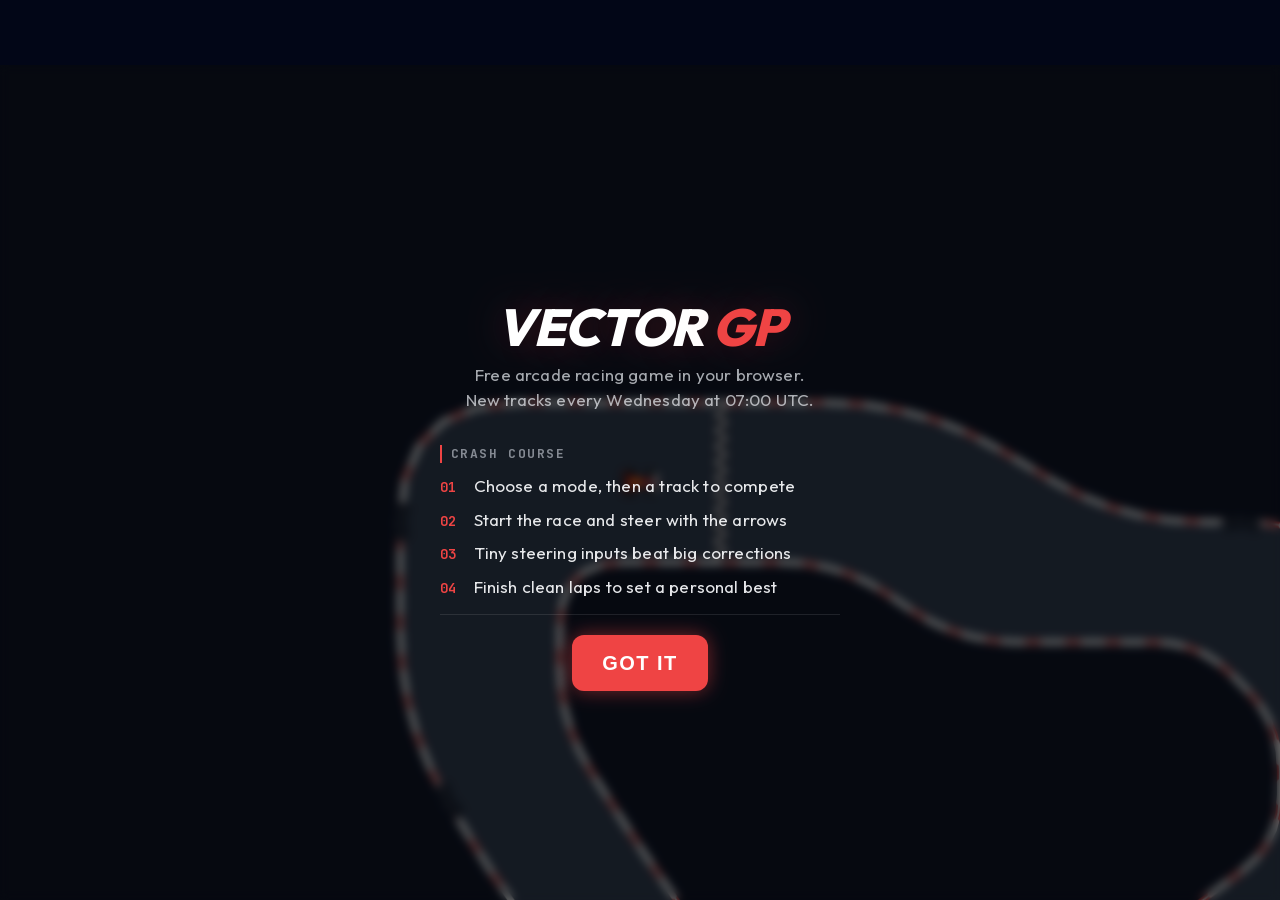
==== index.html @ af0dcf25 "Add files via upload Signed-off-by: Bogdan Popa <67425099+shimrut@users.noreply.github.com>" ====
<!DOCTYPE html>
<html lang="en">

<head>
    <script>
        if (location.hostname === 'vectorgp.run') {
            const s = document.createElement('script');
            s.defer = true;
            s.src = 'https://cloud.umami.is/script.js';
            s.dataset.websiteId = 'd61b5069-df2c-4e9b-a7d2-125c7fb7c760';
            document.head.appendChild(s);
        }
    </script>
    <script>
        window.VECTORGP_SCOREBOARD_CONFIG = {
            supabaseUrl: 'https://dlrivpzruldnrbzchtsp.supabase.co',
            supabaseAnonKey: 'sb_publishable_L87lKcVexjguJ2lu0_Zr9g_yCivz1Md',
            submitFunctionName: 'scoreboard-submit',
            dailySubmitFunctionName: 'daily-challenge-submit',
            dailyActiveRpcName: 'get_active_daily_challenge',
            dailySnapshotRpcName: 'get_daily_challenge_snapshot',
            dailyAdminFunctionName: 'daily-challenge-admin'
        };
    </script>
    <meta charset="UTF-8">
    <meta name="viewport"
        content="width=device-width, initial-scale=1.0, maximum-scale=1.0, user-scalable=no, viewport-fit=cover">
    <title>Play Vector GP | Free Browser Arcade Racing Game</title>
    <meta name="description"
        content="Play Vector GP, a free browser arcade racing game with short time trials, fast retries, and weekly tracks. Start a run instantly in your browser.">
    <meta name="keywords"
        content="vector gp, vector racing, arcade racing game, arcade video game, browser racing game, free racing game, physics-based racing, circuit driver, retro racer, web game, browser game, high speed racing, lap time challenge, global circuits, quick retry, racetrack game, trackmania like game, trackmania, grand prix, time attack racing, indie games, formula racing game, open wheel racing game, brain rot, brain rot games">
    <meta name="author" content="Bogdan Popa">

    <!-- Open Graph / Facebook -->
    <meta property="og:type" content="website">
    <meta property="og:url" content="https://vectorgp.run/">
    <meta property="og:title" content="Play Vector GP | Free Browser Arcade Racing Game">
    <meta property="og:description"
        content="Play a free browser arcade racing game with short time trials, fast retries, and weekly tracks.">
    <meta property="og:image" content="https://vectorgp.run/social-preview.png">

    <!-- Twitter -->
    <meta property="twitter:card" content="summary_large_image">
    <meta property="twitter:url" content="https://vectorgp.run/">
    <meta property="twitter:title" content="Play Vector GP | Free Browser Arcade Racing Game">
    <meta property="twitter:description"
        content="Play a free browser arcade racing game with short time trials, fast retries, and weekly tracks.">
    <meta property="twitter:image" content="https://vectorgp.run/social-preview.png">

    <link rel="canonical" href="https://vectorgp.run/">
    <link rel="icon" type="image/png" href="favicon.png">
    <link rel="stylesheet" href="styles.css?v=1.81">
    <script src="site/support-dropdown.js?v=1.81" defer></script>

    <!-- Structured Data (GEO: quotable summary for generative engines) -->
    <script type="application/ld+json">
    {
      "@context": "https://schema.org",
      "@type": "WebPage",
      "name": "Vector GP",
      "description": "Play Vector GP, a free browser arcade racing game inspired by the pen and paper Racetrack game. Start short time trials or session runs instantly in your browser.",
      "inLanguage": "en",
      "url": "https://vectorgp.run/",
      "mainEntity": {
        "@type": "VideoGame",
        "name": "Vector GP",
        "description": "Vector GP is a free browser arcade racing game inspired by the pen and paper Racetrack game. It is built around short time trials, session runs, and instant retries.",
        "genre": ["Racing", "Arcade"],
        "gamePlatform": "Web browser",
        "playMode": "SinglePlayer",
        "inLanguage": "en",
        "author": { "@type": "Person", "name": "Bogdan Popa" },
        "url": "https://vectorgp.run/"
      }
    }
    </script>
</head>

<body class="start-overlay-active ftu-onboarding-active">

    <header role="banner">
        <h1 id="site-title">Vector <span class="full-name">GP</span></h1>

        <div class="header-right">
            <div class="support-dropdown" data-support-dropdown>
                <a href="https://buy.stripe.com/4gM14pc3ScQecEq1F69sk00" class="header-support-link support-dropdown-trigger"
                    target="_blank" rel="noopener noreferrer" title="Donate to Vector GP"
                    aria-expanded="false" aria-haspopup="true" aria-controls="support-dropdown-menu-home"
                    data-support-trigger>
                    <svg xmlns="http://www.w3.org/2000/svg" width="24" height="24" viewBox="0 0 24 24" fill="none" stroke="currentColor" stroke-width="2" stroke-linecap="round" stroke-linejoin="round" class="lucide lucide-heart-handshake-icon lucide-heart-handshake" aria-hidden="true"><path d="M19.414 14.414C21 12.828 22 11.5 22 9.5a5.5 5.5 0 0 0-9.591-3.676.6.6 0 0 1-.818.001A5.5 5.5 0 0 0 2 9.5c0 2.3 1.5 4 3 5.5l5.535 5.362a2 2 0 0 0 2.879.052 2.12 2.12 0 0 0-.004-3 2.124 2.124 0 1 0 3-3 2.124 2.124 0 0 0 3.004 0 2 2 0 0 0 0-2.828l-1.881-1.882a2.41 2.41 0 0 0-3.409 0l-1.71 1.71a2 2 0 0 1-2.828 0 2 2 0 0 1 0-2.828l2.823-2.762"/></svg>
                    Donate
                </a>
                <div id="support-dropdown-menu-home" class="support-dropdown-menu" hidden
                    data-support-menu>
                    <div class="support-dropdown-section">
                        <p class="support-dropdown-heading">Leave a tip for</p>
                        <ul class="support-dropdown-list" aria-label="Donation options">
                            <li>
                                <a href="https://buy.stripe.com/4gM14pc3ScQecEq1F69sk00" class="support-dropdown-option"
                                    target="_blank" rel="noopener noreferrer">
                                    <span class="support-dropdown-option__title">Salty Pretzel</span>
                                    <span class="support-dropdown-option__price">1€</span>
                                </a>
                            </li>
                            <li>
                                <a href="https://buy.stripe.com/6oU14pfg42bAdIu5Vm9sk01" class="support-dropdown-option"
                                    target="_blank" rel="noopener noreferrer">
                                    <span class="support-dropdown-option__title">Soda Pop</span>
                                    <span class="support-dropdown-option__price">3€</span>
                                </a>
                            </li>
                            <li>
                                <a href="https://buy.stripe.com/aFa8wR2tieYmcEq1F69sk02" class="support-dropdown-option"
                                    target="_blank" rel="noopener noreferrer">
                                    <span class="support-dropdown-option__title">Flat White</span>
                                    <span class="support-dropdown-option__price">5€</span>
                                </a>
                            </li>
                        </ul>
                    </div>
                </div>
            </div>
            <div class="header-menu">
                <button id="header-htp-btn" class="header-menu-trigger" type="button"
                    aria-expanded="false" aria-haspopup="true" aria-controls="header-nav-menu"
                    title="Menu">
                    <svg xmlns="http://www.w3.org/2000/svg" width="20" height="20" viewBox="0 0 24 24"
                        fill="none" stroke="currentColor" stroke-width="2" stroke-linecap="round"
                        stroke-linejoin="round" aria-hidden="true">
                        <path
                            d="M22 12.2a10 10 0 1 0-19.4 3.2c.2.5.8 1.1 1.3 1.3l13.2 5.1c.5.2 1.2 0 1.6-.3l2.6-2.6c.4-.4.7-1.2.7-1.7Z" />
                        <path d="m21.8 18-10.5-4a2 2.06 0 0 1 .7-4h9.8" />
                    </svg>
                    <span class="sr-only">Open menu</span>
                </button>
                <div id="header-nav-menu" class="header-nav-dropdown" hidden>
                    <section class="header-nav-section" aria-label="Explore">
                        <p class="header-nav-section__eyebrow">Explore</p>
                        <ul class="header-nav-list">
                            <li>
                                <button type="button" id="menu-how-to-play" class="header-nav-item">How to play</button>
                            </li>
                            <li>
                                <a href="about.html" class="header-nav-item" target="_blank" rel="noopener">About Vector GP</a>
                            </li>
                            <li>
                                <a href="changelog.html" class="header-nav-item" target="_blank" rel="noopener">Changelog</a>
                            </li>
                        </ul>
                    </section>
                    <section class="header-nav-section" aria-label="Follow">
                        <p class="header-nav-section__eyebrow">Follow</p>
                        <ul class="header-nav-list header-nav-list--social-row">
                            <li>
                                <a href="https://x.com/shimrut" class="header-nav-item header-nav-item--with-icon" target="_blank" rel="noopener noreferrer">
                                    <svg class="header-nav-icon" xmlns="http://www.w3.org/2000/svg" viewBox="0 0 1200 1227" fill="currentColor" aria-hidden="true">
                                        <path d="M714.163 519.284L1160.89 0H1055.03L667.137 450.887L357.328 0H0L468.492 681.821L0 1226.37H105.866L515.491 750.218L842.672 1226.37H1200L714.137 519.284H714.163ZM569.165 687.828L521.697 619.934L144.011 79.6944H306.615L611.412 515.685L658.88 583.579L1055.08 1150.3H892.476L569.165 687.854V687.828Z" />
                                    </svg>
                                    <span>X</span>
                                </a>
                            </li>
                            <li>
                                <a href="https://www.instagram.com/vectorgp.run/" class="header-nav-item header-nav-item--with-icon" target="_blank" rel="noopener noreferrer">
                                    <svg class="header-nav-icon" xmlns="http://www.w3.org/2000/svg" viewBox="0 0 1000 1000" fill="currentColor" aria-hidden="true">
                                        <path d="M295.42,6c-53.2,2.51-89.53,11-121.29,23.48-32.87,12.81-60.73,30-88.45,57.82S40.89,143,28.17,175.92c-12.31,31.83-20.65,68.19-23,121.42S2.3,367.68,2.56,503.46,3.42,656.26,6,709.6c2.54,53.19,11,89.51,23.48,121.28,12.83,32.87,30,60.72,57.83,88.45S143,964.09,176,976.83c31.8,12.29,68.17,20.67,121.39,23s70.35,2.87,206.09,2.61,152.83-.86,206.16-3.39S799.1,988,830.88,975.58c32.87-12.86,60.74-30,88.45-57.84S964.1,862,976.81,829.06c12.32-31.8,20.69-68.17,23-121.35,2.33-53.37,2.88-70.41,2.62-206.17s-.87-152.78-3.4-206.1-11-89.53-23.47-121.32c-12.85-32.87-30-60.7-57.82-88.45S862,40.87,829.07,28.19c-31.82-12.31-68.17-20.7-121.39-23S637.33,2.3,501.54,2.56,348.75,3.4,295.42,6m5.84,903.88c-48.75-2.12-75.22-10.22-92.86-17-23.36-9-40-19.88-57.58-37.29s-28.38-34.11-37.5-57.42c-6.85-17.64-15.1-44.08-17.38-92.83-2.48-52.69-3-68.51-3.29-202s.22-149.29,2.53-202c2.08-48.71,10.23-75.21,17-92.84,9-23.39,19.84-40,37.29-57.57s34.1-28.39,57.43-37.51c17.62-6.88,44.06-15.06,92.79-17.38,52.73-2.5,68.53-3,202-3.29s149.31.21,202.06,2.53c48.71,2.12,75.22,10.19,92.83,17,23.37,9,40,19.81,57.57,37.29s28.4,34.07,37.52,57.45c6.89,17.57,15.07,44,17.37,92.76,2.51,52.73,3.08,68.54,3.32,202s-.23,149.31-2.54,202c-2.13,48.75-10.21,75.23-17,92.89-9,23.35-19.85,40-37.31,57.56s-34.09,28.38-57.43,37.5c-17.6,6.87-44.07,15.07-92.76,17.39-52.73,2.48-68.53,3-202.05,3.29s-149.27-.25-202-2.53m407.6-674.61a60,60,0,1,0,59.88-60.1,60,60,0,0,0-59.88,60.1M245.77,503c.28,141.8,115.44,256.49,257.21,256.22S759.52,643.8,759.25,502,643.79,245.48,502,245.76,245.5,361.22,245.77,503m90.06-.18a166.67,166.67,0,1,1,167,166.34,166.65,166.65,0,0,1-167-166.34" transform="translate(-2.5 -2.5)" />
                                    </svg>
                                    <span>Instagram</span>
                                </a>
                            </li>
                            <li>
                                <a href="https://www.threads.com/@vectorgp.run" class="header-nav-item header-nav-item--with-icon" target="_blank" rel="noopener noreferrer">
                                    <svg class="header-nav-icon" xmlns="http://www.w3.org/2000/svg" viewBox="0 0 878 1000" fill="currentColor" aria-hidden="true">
                                        <path d="M446.7,1000h-0.3c-149.2-1-263.9-50.2-341-146.2C36.9,768.3,1.5,649.4,0.3,500.4v-0.7c1.2-149.1,36.6-267.9,105.2-353.4C182.5,50.2,297.3,1,446.4,0h0.3h0.3c114.4,0.8,210.1,30.2,284.4,87.4c69.9,53.8,119.1,130.4,146.2,227.8l-85,23.7c-46-165-162.4-249.3-346-250.6c-121.2,0.9-212.9,39-272.5,113.2C118.4,271,89.6,371.4,88.5,500c1.1,128.6,29.9,229,85.7,298.5c59.6,74.3,151.3,112.4,272.5,113.2c109.3-0.8,181.6-26.3,241.7-85.2c68.6-67.2,67.4-149.7,45.4-199.9c-12.9-29.6-36.4-54.2-68.1-72.9c-8,56.3-25.9,101.9-53.5,136.3c-36.9,45.9-89.2,71-155.4,74.6c-50.1,2.7-98.4-9.1-135.8-33.4c-44.3-28.7-70.2-72.5-73-123.5c-2.7-49.6,17-95.2,55.4-128.4c36.7-31.7,88.3-50.3,149.3-53.8c44.9-2.5,87-0.5,125.8,5.9c-5.2-30.9-15.6-55.5-31.2-73.2c-21.4-24.4-54.5-36.8-98.3-37.1c-0.4,0-0.8,0-1.2,0c-35.2,0-83,9.7-113.4,55L261.2,327c40.8-60.6,107-94,186.6-94c0.6,0,1.2,0,1.8,0c133.1,0.8,212.4,82.3,220.3,224.5c4.5,1.9,9,3.9,13.4,5.9c62.1,29.2,107.5,73.4,131.4,127.9c33.2,75.9,36.3,199.6-64.5,298.3C673.1,965,579.6,999.1,447,1000L446.7,1000L446.7,1000z M488.5,512.9c-10.1,0-20.3,0.3-30.8,0.9c-76.5,4.3-124.2,39.4-121.5,89.3c2.8,52.3,60.5,76.6,116,73.6c51-2.7,117.4-22.6,128.6-154.6C552.6,516,521.7,512.9,488.5,512.9z" />
                                    </svg>
                                    <span>Threads</span>
                                </a>
                            </li>
                            <li>
                                <a href="https://discord.gg/nyCTZRBq" class="header-nav-item header-nav-item--with-icon" target="_blank" rel="noopener noreferrer">
                                    <svg class="header-nav-icon header-nav-icon--discord" xmlns="http://www.w3.org/2000/svg" viewBox="0 0 126.644 96" fill="currentColor" aria-hidden="true">
                                        <path d="M81.15,0c-1.2376,2.1973-2.3489,4.4704-3.3591,6.794-9.5975-1.4396-19.3718-1.4396-28.9945,0-.985-2.3236-2.1216-4.5967-3.3591-6.794-9.0166,1.5407-17.8059,4.2431-26.1405,8.0568C2.779,32.5304-1.6914,56.3725.5312,79.8863c9.6732,7.1476,20.5083,12.603,32.0505,16.0884,2.6014-3.4854,4.8998-7.1981,6.8698-11.0623-3.738-1.3891-7.3497-3.1318-10.8098-5.1523.9092-.6567,1.7932-1.3386,2.6519-1.9953,20.281,9.547,43.7696,9.547,64.0758,0,.8587.7072,1.7427,1.3891,2.6519,1.9953-3.4601,2.0457-7.0718,3.7632-10.835,5.1776,1.97,3.8642,4.2683,7.5769,6.8698,11.0623,11.5419-3.4854,22.3769-8.9156,32.0509-16.0631,2.626-27.2771-4.496-50.9172-18.817-71.8548C98.9811,4.2684,90.1918,1.5659,81.1752.0505l-.0252-.0505ZM42.2802,65.4144c-6.2383,0-11.4159-5.6575-11.4159-12.6535s4.9755-12.6788,11.3907-12.6788,11.5169,5.708,11.4159,12.6788c-.101,6.9708-5.026,12.6535-11.3907,12.6535ZM84.3576,65.4144c-6.2637,0-11.3907-5.6575-11.3907-12.6535s4.9755-12.6788,11.3907-12.6788,11.4917,5.708,11.3906,12.6788c-.101,6.9708-5.026,12.6535-11.3906,12.6535Z" />
                                    </svg>
                                    <span>Discord</span>
                                </a>
                            </li>
                        </ul>
                        <ul class="header-nav-list header-nav-list--follow-contact">
                            <li>
                                <a href="mailto:start@vgp.run" class="header-nav-item header-nav-item--with-icon">
                                    <svg class="header-nav-icon" xmlns="http://www.w3.org/2000/svg" viewBox="0 0 24 24" fill="none" stroke="currentColor" stroke-width="2" stroke-linecap="round" stroke-linejoin="round" aria-hidden="true">
                                        <path d="m22 7-8.991 5.727a2 2 0 0 1-2.009 0L2 7"/>
                                        <rect x="2" y="4" width="20" height="16" rx="2"/>
                                    </svg>
                                    <span>start@vgp.run</span>
                                </a>
                            </li>
                        </ul>
                    </section>
                </div>
            </div>
        </div>
    </header>

    <main id="game-container" role="main" aria-label="Vector GP racing game">
        <!-- HUD Bar -->
        <div class="hud-bar">
            <div class="hud-lap-cluster">
                <button id="hud-stats-btn" class="hud-stats" type="button" aria-label="Show your 5 personal best lap times" disabled>
                    <div class="hud-stat"><span class="hud-label">LAP</span><span id="time-val" class="hud-value">0.00</span></div>
                    <div class="hud-divider" id="best-time-divider" style="display: none;"></div>
                    <div class="hud-stat" id="best-time-display" style="display: none;"><span id="best-time-label" class="hud-label">BEST</span><span id="best-time-val" class="hud-value">--</span></div>
                </button>
                <div id="daily-challenge-hud-inline" class="daily-challenge-hud daily-challenge-hud--inline" aria-live="polite" hidden>
                    <span class="daily-challenge-hud__progress">Lap 1 / 1</span>
                </div>
            </div>
        </div>

        <canvas id="trackLayerCanvas" class="game-layer-canvas" aria-hidden="true"></canvas>
        <canvas id="gameCanvas" class="game-layer-canvas" aria-label="Racing track and car"></canvas>
        <div id="desktop-speedometer" class="speedometer speedometer--desktop" aria-live="off" aria-label="Current speed">
            <span class="speedometer-label">KPH</span>
            <span id="speed-val" class="speedometer-value">0</span>
            <button id="desktop-practice-pause-btn" class="speedometer-action-btn speedometer-action-btn--desktop" type="button" aria-label="Pause run" hidden>
                <span class="speedometer-pause-icon" aria-hidden="true"></span>
                <span class="speedometer-action-key" aria-hidden="true">Esc</span>
            </button>
        </div>
        <div class="key-hint">
            <span class="version-label">v 0.6</span>
        </div>

        <!-- Start Screen Overlay -->
        <div id="start-overlay" role="region" aria-labelledby="game-how-to-play-heading">
            <div id="start-group">
                <section id="first-time-msg" aria-labelledby="game-how-to-play-heading">
                    <div class="ftu-header">
                        <p class="ftu-title" id="game-how-to-play-heading">Vector <span class="full-name">GP</span></p>
                        <p class="ftu-subhead">Free arcade racing game in your browser. New tracks every Wednesday at 07:00 UTC.</p>
                    </div>
                    <div class="ftu-section">
                        <h2 class="ftu-section-heading">Crash course</h2>
                        <ol class="ftu-sheet-body ftu-crash-rules" id="game-rules">
                            <li>Choose a mode, then a track to compete</li>
                            <li>Start the race and steer with the arrows</li>
                            <li>Tiny steering inputs beat big corrections</li>
                            <li>Finish clean laps to set a personal best</li>
                        </ol>
                    </div>
                    <div class="ftu-actions">
                        <button id="start-btn">Got It</button>
                    </div>
                </section>
                <section id="score-mode-intro" aria-labelledby="score-mode-intro-title" hidden>
                    <div class="ftu-header">
                        <p class="ftu-title" id="score-mode-intro-title">Score <span class="full-name">Modes</span></p>
                        <p class="ftu-subhead">See how you stack up against others</p>
                    </div>
                    <div class="ftu-section">
                        <h2 class="ftu-section-heading">What's new</h2>
                        <dl class="score-mode-intro-list">
                            <div class="score-mode-intro-item">
                                <dt>Ranked (default)</dt>
                                <dd>Submits your best clean lap to the leaderboard and shows your current rank on each track.</dd>
                            </div>
                            <div class="score-mode-intro-item">
                                <dt>Local</dt>
                                <dd>Saves personal bests only on this device, so you can practice without posting times to the leaderboard.</dd>
                            </div>
                        </dl>
                    </div>
                    <div class="ftu-actions">
                        <button id="score-mode-intro-dismiss" type="button">Got It</button>
                    </div>
                </section>
                <section id="daily-challenge-panel" class="daily-challenge-panel" aria-labelledby="daily-challenge-title" hidden>
                    <div class="track-card is-active daily-challenge-card">
                        <article class="modal-card track-card-modal daily-challenge-detail">
                            <div class="track-card-modal-view">
                                <div class="track-card-modal-content daily-challenge-detail__content">
                                    <h2 id="daily-challenge-title" class="track-card-modal-title">Loading today’s challenge…</h2>
                                    <p id="daily-challenge-reset" class="daily-challenge-detail__eyebrow daily-challenge-detail__reset-time" aria-label="Time until next daily challenge">--</p>
                                    <div class="modal-stats-row track-card-stats-row daily-challenge-detail__stats">
                                        <span class="modal-stat-left">
                                            <span id="daily-challenge-best-label" class="modal-stat-label">Best</span>
                                            <span id="daily-challenge-best" class="modal-stat-value modal-stat-value--best">--</span>
                                        </span>
                                        <button id="daily-challenge-rank-btn" class="modal-stat-right modal-stat-button daily-challenge-detail__rank" type="button" disabled>
                                            <span class="modal-stat-label">Rank</span>
                                            <span id="daily-challenge-rank" class="modal-stat-value modal-stat-value--rank">--</span>
                                        </button>
                                    </div>
                                </div>
                                <div class="track-card-preview-wrap daily-challenge-preview-wrap">
                                    <canvas id="daily-challenge-preview" class="track-card-preview-canvas daily-challenge-preview-canvas" width="640" height="420" aria-hidden="true"></canvas>
                                </div>
                                <div class="daily-challenge-detail__preview-badges">
                                    <span id="daily-challenge-objective" class="daily-challenge-detail__badge">Fetching objective.</span>
                                    <div id="daily-challenge-modifiers" class="daily-challenge-detail__modifier-badges" aria-label="Car setup"></div>
                                </div>
                            </div>
                        </article>
                    </div>
                    <button id="daily-challenge-start-btn" class="track-start-btn daily-challenge-start-btn" type="button" disabled>Start Daily GP</button>
                    <button id="daily-challenge-back-btn" class="track-selection-mode-btn" type="button">Change mode</button>
                </section>
                <section id="mode-selection-panel" class="mode-selection-panel" aria-labelledby="mode-selection-title" hidden>
                    <h2 id="mode-selection-title" class="sr-only">Choose mode</h2>
                    <div class="mode-selection-list" role="group" aria-labelledby="mode-selection-title">
                        <button id="mode-select-daily-btn" class="mode-selection-row mode-selection-row--daily" type="button" aria-pressed="false" hidden>
                            <span class="mode-selection-row__content">
                                <span class="mode-selection-row__title">
                                    <span class="mode-selection-row__title-label">Daily GP</span>
                                </span>
                                <span id="mode-select-daily-copy" class="mode-selection-row__copy">Loading today’s special event.</span>
                            </span>
                        </button>
                        <button id="mode-select-standard-btn" class="mode-selection-row" type="button" aria-pressed="false">
                            <span class="mode-selection-row__content">
                                <span class="mode-selection-row__title">
                                    <span class="mode-selection-row__title-label">Time trial</span>
                                </span>
                                <span class="mode-selection-row__copy">Set the best time in one lap</span>
                            </span>
                        </button>
                        <button id="mode-select-practice-btn" class="mode-selection-row" type="button" aria-pressed="false">
                            <span class="mode-selection-row__content">
                                <span class="mode-selection-row__title">
                                    <span class="mode-selection-row__title-label">Session</span>
                                </span>
                                <span class="mode-selection-row__copy">Multiple laps with quick resets</span>
                            </span>
                        </button>
                    </div>
                </section>
                <section id="returning-player-panel" class="returning-player-panel" aria-labelledby="returning-player-heading" hidden>
                    <h2 id="returning-player-heading" class="sr-only">Classic Circuit</h2>
                    <div class="track-selector-frame">
                        <button id="track-prev-btn" class="track-carousel-nav track-carousel-nav--arrow" type="button" aria-label="Show previous track">‹</button>
                        <div class="track-carousel-shell">
                            <div id="track-carousel" class="track-carousel" role="listbox" aria-labelledby="returning-player-heading"></div>
                        </div>
                        <button id="track-next-btn" class="track-carousel-nav track-carousel-nav--arrow" type="button" aria-label="Show next track">›</button>
                    </div>
                    <p id="track-count-indicator" class="track-count-indicator" aria-live="polite" aria-atomic="true">1 / 1</p>
                    <button id="returning-start-btn" class="track-start-btn" type="button">Start Your Engine</button>
                    <button id="change-track-mode-btn" class="track-selection-mode-btn" type="button">Change mode</button>
                </section>
            </div>
        </div>

        <!-- F1 Lights (3 Steps) -->
        <div id="start-lights">
            <div class="light" id="light-1"></div>
            <div class="light" id="light-2"></div>
            <div class="light" id="light-3"></div>
        </div>

        <!-- Big GO Text -->
        <div id="go-message">GO!</div>
        <div id="practice-lap-flash" class="practice-lap-flash" aria-live="polite" aria-atomic="true">
            <span id="practice-lap-flash-label" class="practice-lap-flash-label">LAP 1</span>
            <span id="practice-lap-flash-time" class="practice-lap-flash-time">0.00s</span>
            <span id="practice-lap-flash-delta" class="practice-lap-flash-delta">FIRST LAP</span>
        </div>

        <!-- Mobile Touch Controls (Steering Only) -->
        <div class="mobile-controls">
            <div class="control-group">
                <button id="btn-left" class="touch-btn" type="button" aria-label="Steer left">
                    <svg class="touch-btn-chevron" xmlns="http://www.w3.org/2000/svg" viewBox="0 0 24 24"
                        fill="none" stroke="currentColor" stroke-width="2.5" stroke-linecap="round"
                        stroke-linejoin="round" aria-hidden="true">
                        <path d="M15 18l-6-6 6-6" />
                    </svg>
                </button>
                <div id="mobile-speedometer" class="mobile-speedometer" aria-live="off" aria-label="Current speed">
                    <span class="mobile-speedometer-label">KPH</span>
                    <span id="mobile-speed-val" class="mobile-speedometer-value">0</span>
                    <button id="mobile-practice-pause-btn" class="speedometer-action-btn mobile-speedometer-action-btn" type="button" aria-label="Pause run" hidden>
                        <span class="speedometer-pause-icon" aria-hidden="true"></span>
                    </button>
                </div>
                <button id="btn-right" class="touch-btn" type="button" aria-label="Steer right">
                    <svg class="touch-btn-chevron" xmlns="http://www.w3.org/2000/svg" viewBox="0 0 24 24"
                        fill="none" stroke="currentColor" stroke-width="2.5" stroke-linecap="round"
                        stroke-linejoin="round" aria-hidden="true">
                        <path d="M9 18l6-6-6-6" />
                    </svg>
                </button>
            </div>
        </div>
    </div>



    <div id="modal" class="modal result-modal" role="dialog" aria-modal="true" aria-labelledby="modal-title">
        <div class="modal-card">
            <div id="modal-main-view" class="modal-view active-view">
                <div class="modal-card-section modal-card-section--header">
                    <h2 id="modal-title">CRASH</h2>
                    <p id="modal-msg">Terminal Damage</p>
                    <div id="modal-stats-row" class="modal-stats-row" style="display: none;"></div>
                </div>

                <div id="modal-preview-wrap" class="modal-preview-wrap" style="display: none;">
                    <img id="modal-preview-img" class="modal-preview-img" alt="Lap preview" />
                </div>

                <div class="modal-card-section modal-card-section--actions">
                    <div class="modal-action-row">
                        <button id="modal-secondary-btn" class="modal-secondary-btn" type="button" hidden>End session</button>
                        <button id="modal-reset-btn">Race Again <kbd class="modal-btn-kbd">R</kbd></button>
                        <button id="share-btn" type="button">
                            <svg xmlns="http://www.w3.org/2000/svg" width="24" height="24" viewBox="0 0 24 24" fill="none" stroke="currentColor" stroke-width="2" stroke-linecap="round" stroke-linejoin="round" class="share-btn-icon" aria-hidden="true"><polyline points="14.5 17.5 3 6 3 3 6 3 17.5 14.5"/><line x1="13" x2="19" y1="19" y2="13"/><line x1="16" x2="20" y1="16" y2="20"/><line x1="19" x2="21" y1="21" y2="19"/><polyline points="14.5 6.5 18 3 21 3 21 6 17.5 9.5"/><line x1="5" x2="9" y1="14" y2="18"/><line x1="7" x2="4" y1="17" y2="20"/><line x1="3" x2="5" y1="19" y2="21"/></svg>
                            <span>Challenge</span>
                        </button>
                    </div>
                </div>
            </div>

            <div id="modal-runs-view" class="modal-view">
                <div class="modal-card-section modal-card-section--runs">
                    <div id="modal-lap-times" class="modal-lap-times-container"></div>
                    <button id="back-to-main-btn" class="modal-secondary-btn" type="button">Back</button>
                </div>
            </div>
        </div>
    </main>

    <!-- How To Play Modal -->
    <div id="how-to-play-modal" class="modal htp-modal" role="dialog" aria-modal="true" aria-labelledby="htp-title">
        <div class="modal-card htp-modal-card">
            <div class="htp-modal-head">
                <h2 id="htp-title" class="htp-modal-title">How to Play</h2>
                <button type="button" id="htp-modal-close" class="htp-modal-close" aria-label="Close how to play">
                    <svg xmlns="http://www.w3.org/2000/svg" width="24" height="24" viewBox="0 0 24 24" fill="none" stroke="currentColor" stroke-width="2" stroke-linecap="round" stroke-linejoin="round" aria-hidden="true"><circle cx="12" cy="12" r="10"/><path d="m15 9-6 6"/><path d="m9 9 6 6"/></svg>
                </button>
            </div>
            <p class="htp-modal-subtitle">Free arcade racing game in your browser. Pick a mode, learn the line, and chase your best result on each track or in today’s Daily GP. Keep watch for a new track each Wednesday at 07:00 UTC.</p>
            <div class="htp-sections">
                <section class="htp-section" aria-labelledby="htp-crash-heading">
                    <h3 id="htp-crash-heading" class="htp-section-title">Crash course</h3>
                    <ol class="htp-crash-rules">
                        <li>Choose a mode, then a track to compete</li>
                        <li>Start the race and steer with the arrows</li>
                        <li>Tiny steering inputs beat big corrections</li>
                        <li>Finish clean laps to set a personal best</li>
                    </ol>
                </section>
                <section class="htp-section htp-section--shortcuts" aria-label="Keyboard shortcuts">
                    <h3 class="htp-section-title">Shortcuts</h3>
                    <div class="htp-shortcuts-grid">
                        <div class="htp-shortcut"><kbd>Esc</kbd><span>Pause</span></div>
                        <div class="htp-shortcut"><kbd>R</kbd><span>Retry</span></div>
                        <div class="htp-shortcut"><kbd>← →</kbd><span>Change track</span></div>
                        <div class="htp-shortcut"><kbd>Enter</kbd><span>Start selected track</span></div>
                    </div>
                </section>
                <section class="htp-section" aria-label="Game modes">
                    <h3 class="htp-section-title">Game Modes</h3>
                    <dl class="htp-modes">
                        <div class="htp-mode">
                            <dt>Daily GP</dt>
                            <dd>One featured event per day with its own track, modifiers, best result, and leaderboard. Challenges can be single-lap, multi-lap total-time, or crash-budget runs.</dd>
                        </div>
                        <div class="htp-mode">
                            <dt>Time Trial</dt>
                            <dd>Single-lap runs. Crash or finish - your 5 best personal records are saved. Pure arcade racing at its core.</dd>
                        </div>
                        <div class="htp-mode">
                            <dt>Session</dt>
                            <dd>Multi-lap practice. Crashes reset you to the start line instantly without breaking your flow. Chase consistency lap after lap.</dd>
                        </div>
                    </dl>
                </section>
                <section class="htp-section" aria-label="Score modes">
                    <h3 class="htp-section-title">Score Modes</h3>
                    <dl class="htp-modes">
                        <div class="htp-mode">
                            <dt>Ranked</dt>
                            <dd>Submits your best clean lap to the leaderboard and shows your current rank on each track.</dd>
                        </div>
                        <div class="htp-mode">
                            <dt>Local</dt>
                            <dd>Saves personal bests only on this device, so you can practice without posting times to the leaderboard.</dd>
                        </div>
                    </dl>
                </section>
            </div>
            <button id="close-htp-btn" type="button">Got it</button>
        </div>
    </div>

    <noscript>
        <div class="noscript-panel">
            <h1>Vector GP — Free Arcade Racing Game</h1>
            <p>Vector GP is a free arcade racing game in your browser. No downloads, no sign-ups, and a new track every Wednesday at 07:00 UTC.</p>
            <h2>How to play</h2>
            <ol>
                <li>Choose a mode, then a track.</li>
                <li>Start the race and steer with the arrows.</li>
                <li>Tiny steering inputs beat big corrections.</li>
                <li>Finish clean laps to set a personal best.</li>
            </ol>
            <h2>Game modes</h2>
            <p><strong>Daily GP</strong> — One featured event per day with its own track, modifiers, best result, and leaderboard.</p>
            <p><strong>Time Trial</strong> — Single-lap runs. Your 5 best personal records are saved.</p>
            <p><strong>Session</strong> — Multi-lap practice. Crashes reset you instantly for continuous racing.</p>
            <p>This arcade video game requires JavaScript to play.</p>
        </div>
    </noscript>

    <script type="module" src="game/index.js?v=1.81"></script>
</body>

</html>
---- styles.css ----
@import url('fonts.css');

/* Global Box Sizing for correct padding handling */
* {
    box-sizing: border-box;
}

:root {
    --bg-color: #020617;
    --text-color: #f8fafc;
    --accent-color: #ef4444;
    --modal-stack-btn-min-height: 3.5rem;
    --modal-surface-color: #020617;
    --mobile-control-size: clamp(104px, 31vw, 130px);
    --track-card-width: min(23rem, calc(100vw - 4rem));
    --glass-bg: rgba(15, 23, 42, 0.6);
    --glass-border: rgba(255, 255, 255, 0.08);
    --card-shadow: 0 8px 32px 0 rgba(0, 0, 0, 0.8);
    --hud-panel-bg: rgba(2, 6, 23, 0.92);
    --hud-panel-border: rgba(148, 163, 184, 0.2);
    --header-font: 'Outfit', sans-serif;
    --mono-font: 'JetBrains Mono', monospace;
}

/* Keyboard focus: visible ring only when focusing via keyboard */
button:focus-visible,
.text-link-btn:focus-visible,
.touch-btn:focus-visible,
a:focus-visible {
    outline: 2px solid var(--accent-color);
    outline-offset: 2px;
}

body {
    margin: 0;
    padding: 0;
    background-color: var(--bg-color);
    color: var(--text-color);
    font-family: 'Segoe UI', system-ui, sans-serif;
    display: flex;
    flex-direction: column;
    align-items: center;
    height: 100vh;
    height: 100dvh;
    min-height: -webkit-fill-available;
    overflow: hidden;
    user-select: none;
    -webkit-user-select: none;
}

body.start-overlay-active .hud-bar,
body.start-overlay-active .key-hint,
body.start-overlay-active .speedometer,
body.start-overlay-active .mobile-controls,
body.start-overlay-active .practice-lap-flash,
body.start-selection-active .hud-bar,
body.start-selection-active .key-hint,
body.start-selection-active .speedometer,
body.start-selection-active .mobile-controls,
body.start-selection-active .practice-lap-flash {
    display: none !important;
}

/* New-player welcome: no top nav until they continue to track selection */
body.ftu-onboarding-active header[role='banner'] {
    visibility: hidden;
    pointer-events: none;
}

.sr-only {
    position: absolute;
    width: 1px;
    height: 1px;
    padding: 0;
    margin: -1px;
    overflow: hidden;
    clip: rect(0, 0, 0, 0);
    white-space: nowrap;
    border: 0;
}

header {
    width: 100%;
    padding: 0.6rem 1.2rem;
    display: flex;
    justify-content: space-between;
    align-items: center;
    background: #020617;
    border-bottom: 2px solid var(--accent-color);
    z-index: 1000;
    position: relative;
    /* For absolute menu positioning */
}

h1#site-title {
    min-width: 0;
}

h1,
a.site-logo {
    margin: 0;
    font-size: 1.5rem;
    font-weight: 800;
    letter-spacing: -0.02em;
    color: #fff;
    text-transform: uppercase;
    font-style: italic;
}

h1 .full-name,
a.site-logo .full-name,
.ftu-title .full-name {
    color: var(--accent-color);
}

/* Site logo (non-heading, for subpages with single h1) */
a.site-logo {
    text-decoration: none;
}
a.site-logo:hover { color: #fff; }

/* Container for right-side header items */
.header-right {
    display: flex;
    align-items: center;
    gap: 0.8rem;
}

.support-dropdown {
    position: relative;
}

.header-support-link {
    display: inline-flex;
    align-items: center;
    gap: 0.35rem;
    color: rgba(248, 250, 252, 0.78);
    text-decoration: none;
    font-size: 0.86rem;
    font-weight: 600;
    letter-spacing: 0.01em;
    white-space: nowrap;
    transition: color 0.15s ease;
}

.header-support-link svg {
    flex-shrink: 0;
    display: block;
}

/* Same chrome as .header-menu-trigger: flat, shared hover */
.header-menu-trigger {
    display: inline-flex;
    align-items: center;
    justify-content: center;
    margin: 0;
    border: none;
    border-radius: 0.35rem;
    background: transparent;
    color: #fff;
    cursor: pointer;
    font: inherit;
}

.header-menu {
    position: relative;
}

.support-dropdown-menu,
.header-nav-dropdown {
    position: absolute;
    right: 0;
    padding: 0.35rem;
    margin: 0;
    background: var(--glass-bg);
    border: 1px solid var(--glass-border);
    border-radius: 0.75rem;
    box-shadow: var(--card-shadow);
    z-index: 1001;
    backdrop-filter: blur(12px);
    -webkit-backdrop-filter: blur(12px);
}

.support-dropdown-menu {
    top: calc(100% + 0.35rem);
    width: 12rem;
    min-width: 12rem;
}

.header-nav-dropdown {
    width: 12.75rem; /* fits four 2.75rem social hit targets + gaps */
}

.support-dropdown-section,
.header-nav-section {
    padding: 0.3rem;
}

.support-dropdown-heading,
.header-nav-section__eyebrow {
    margin: 0 0 0.18rem;
    padding: 0 0.5rem;
    color: rgba(148, 163, 184, 0.8);
    font-family: var(--mono-font);
    font-size: 0.62rem;
    font-weight: 700;
    letter-spacing: 0.14em;
    text-transform: uppercase;
}

.header-nav-section__eyebrow {
    margin-bottom: 0.25rem;
}

.support-dropdown-list,
.header-nav-list {
    list-style: none;
    margin: 0;
    padding: 0;
    display: grid;
}

.support-dropdown-list {
    gap: 0.08rem;
}

.support-dropdown-option,
.header-nav-item {
    width: 100%;
    margin: 0;
    padding: 0.72rem 0.8rem;
    border: none;
    border-radius: 0.55rem;
    background: transparent;
    color: var(--text-color);
    text-decoration: none;
    text-align: left;
    text-transform: none;
    font-size: 0.88rem;
    font-weight: 500;
    box-sizing: border-box;
}

.support-dropdown-option {
    display: flex;
    align-items: center;
    justify-content: space-between;
    gap: 0.55rem;
    transition: background 0.15s ease, color 0.15s ease;
}

.support-dropdown-option__title,
.support-dropdown-option__price {
    display: block;
}

.support-dropdown-option__title {
    color: rgba(248, 250, 252, 0.92);
    line-height: 1.15;
}

.support-dropdown-option__price {
    color: var(--accent-color);
    font-family: var(--mono-font);
    font-size: 0.74rem;
    font-weight: 700;
    letter-spacing: 0.02em;
    text-align: left;
}

.support-dropdown-option:hover,
.support-dropdown-option:focus-visible,
.header-nav-item:hover,
.header-nav-item:focus-visible {
    background: rgba(239, 68, 68, 0.12);
    color: #fff;
    outline: none;
}

.support-dropdown-option:hover .support-dropdown-option__price,
.support-dropdown-option:focus-visible .support-dropdown-option__price {
    color: rgba(248, 250, 252, 0.86);
}

.header-menu-trigger {
    padding: 0.4rem;
    min-width: 2.75rem;
    min-height: 2.75rem;
}

.header-support-link:hover,
.header-support-link:focus-visible,
.header-menu-trigger:hover {
    color: var(--accent-color);
}

.header-menu-trigger svg {
    display: block;
}

.header-nav-section + .header-nav-section {
    margin-top: 0.2rem;
    padding-top: 0.55rem;
    border-top: 1px solid rgba(148, 163, 184, 0.14);
}

.header-nav-list {
    gap: 0.15rem;
}

.header-nav-list li {
    margin: 0;
}

.header-nav-list--social-row {
    display: flex;
    align-items: center;
    justify-content: space-between;
    gap: 0.12rem;
}

.header-nav-list--social-row li {
    flex: 0 0 auto;
}

.header-nav-list--follow-contact {
    margin-top: 0.25rem;
}

.header-nav-item {
    display: block;
    font-family: inherit;
    cursor: pointer;
}

.header-nav-item--with-icon {
    display: flex;
    align-items: center;
    gap: 0.65rem;
}

.header-nav-list--social-row .header-nav-item--with-icon {
    justify-content: center;
    gap: 0;
    width: 2.75rem;
    height: 2.75rem;
    padding: 0;
}

.header-nav-list--social-row .header-nav-item--with-icon span {
    display: none;
}

.header-nav-icon {
    width: 0.95rem;
    height: 0.95rem;
    flex: 0 0 auto;
}

.header-nav-icon--discord {
    width: 1.15rem;
    height: auto;
    aspect-ratio: 126.644 / 96;
}

.hud-bar {
    position: fixed;
    top: 4rem; /* overridden by JS to sit below header */
    left: 0.75rem;
    right: 0.75rem;
    z-index: 200;
    display: flex;
    align-items: center;
    justify-content: center;
    padding: 0;
    gap: 0.45rem;
    pointer-events: none;
    white-space: nowrap;
}

.hud-stats {
    display: flex;
    align-items: center;
    justify-content: center;
    gap: 0;
    font-family: var(--mono-font);
    /* Opaque panel — no backdrop-filter over the canvas (kills FPS every frame in all modes). */
    background: rgba(2, 6, 23, 0.92);
    border: 1px solid #1e293b;
    border-radius: 0.65rem;
    color: inherit;
    margin: 0;
    min-width: 0;
    margin-inline: auto;
    pointer-events: auto;
    cursor: pointer;
    padding: 0.25rem 0;
    min-height: 2.2rem;
    line-height: 1;
    outline: 2px solid transparent;
    outline-offset: 2px;
}

.hud-stats:disabled {
    cursor: default;
    opacity: 1;
}

.hud-stats:not(:disabled):hover {
    opacity: 0.92;
}

.hud-stat {
    display: flex;
    align-items: baseline;
    justify-content: center;
    gap: 0.4rem;
    padding: 0 0.7rem;
}

.hud-label {
    font-size: 0.65rem;
    font-weight: 700;
    letter-spacing: 0.1em;
    color: #ccc;
    text-transform: uppercase;
}

.hud-value {
    font-size: 0.95rem;
    font-weight: 700;
    color: var(--accent-color);
    font-variant-numeric: tabular-nums;
    min-width: 5ch;
    text-align: center;
}

#speed-val {
    min-width: 3ch;
}

.speedometer {
    position: absolute;
    left: 50%;
    bottom: max(1rem, env(safe-area-inset-bottom));
    transform: translateX(-50%);
    min-width: 6.2rem;
    padding: 0.8rem 1rem;
    z-index: 30;
    pointer-events: none;
}

.speedometer,
.mobile-speedometer {
    border: 1px solid var(--hud-panel-border);
    border-radius: 999px;
    background: var(--hud-panel-bg);
    text-align: center;
}

.speedometer-label,
.mobile-speedometer-label {
    display: block;
    color: rgba(226, 232, 240, 0.68);
    font-size: 0.65rem;
    font-weight: 800;
    letter-spacing: 0.18em;
    line-height: 1;
}

.speedometer-value,
.mobile-speedometer-value {
    display: block;
    margin-top: 0.2rem;
    color: var(--accent-color);
    font-family: var(--mono-font);
    font-size: 1.35rem;
    font-weight: 800;
    font-variant-numeric: tabular-nums;
    line-height: 1;
}

.speedometer.has-practice-pause,
.mobile-speedometer.has-practice-pause {
    pointer-events: auto;
    cursor: pointer;
}

.hud-divider {
    width: 1px;
    height: 1rem;
    background: #1e293b;
    flex-shrink: 0;
}

#game-container {
    position: relative;
    flex-grow: 1;
    flex-shrink: 1;
    min-height: 0;
    /* Allow flex child to shrink below content size */
    width: 100%;
    display: flex;
    justify-content: center;
    align-items: center;
    overflow: hidden;
    background-color: #0f172a;
    touch-action: none;
    /* Prevent browser handling gestures */
}

.game-layer-canvas,
.track-card-preview-canvas {
    box-shadow: 0 0 50px rgba(0, 0, 0, 0.5);
}

.game-layer-canvas {
    position: absolute;
    inset: 0;
    width: 100%;
    height: 100%;
    display: block;
}

#trackLayerCanvas,
#gameCanvas {
    opacity: 1;
    transition: opacity 0.32s cubic-bezier(0.25, 0.82, 0.2, 1);
}

#trackLayerCanvas {
    z-index: 0;
}

#gameCanvas {
    z-index: 1;
    box-shadow: none;
}

#trackLayerCanvas.canvas-opacity-instant,
#gameCanvas.canvas-opacity-instant {
    transition: none !important;
}



button {
    background-color: #334155;
    color: var(--text-color);
    border: none;
    padding: 0.5rem 1rem;
    border-radius: 0.75rem;
    font-weight: 700;
    cursor: pointer;
    transition: transform 0.1s ease, background-color 0.1s ease, filter 0.1s ease;
    text-transform: uppercase;
    font-size: 0.8rem;
    letter-spacing: 0.05em;
}

button:active {
    transform: scale(0.98);
    filter: brightness(0.92);
}

/* Mobile Controls Styling */
.mobile-controls {
    display: none;
    /* Hidden on desktop */
    position: absolute;
    bottom: 0;
    width: 100%;
    justify-content: space-between;
    padding: 0 max(0.75rem, env(safe-area-inset-left)) max(20px, env(safe-area-inset-bottom)) max(0.75rem, env(safe-area-inset-right));
    box-sizing: border-box;
    pointer-events: none;
    /* Click-through empty space */
    z-index: 30;
}

.control-group {
    display: flex;
    gap: 15px;
    align-items: center;
    pointer-events: auto;
    width: 100%;
    justify-content: space-between;
}

.mobile-speedometer {
    display: none;
    flex: 0 0 auto;
    position: relative;
    min-width: 5.5rem;
    padding: 0.75rem 0.9rem;
}

.speedometer-action-btn {
    position: absolute;
    top: -0.35rem;
    right: -0.35rem;
    width: 1.6rem;
    height: 1.6rem;
    display: none;
    align-items: center;
    justify-content: center;
    padding: 0;
    border: 1px solid rgba(248, 113, 113, 0.36);
    border-radius: 999px;
    background: rgba(69, 10, 10, 0.92);
    box-shadow: 0 6px 16px rgba(0, 0, 0, 0.24);
    pointer-events: auto;
    z-index: 1;
}

.speedometer-action-btn--desktop {
    top: auto;
    right: 25%;
    bottom: 3.25rem;
    left: auto;
    width: auto;
    height: 1.25rem;
    min-width: 3.65rem;
    gap: 0.34rem;
    padding: 0 0.25rem;
    transform: translateX(50%);
}

.speedometer-action-key {
    font-family: var(--mono-font);
    color: rgba(226, 232, 240, 0.88);
    font-size: 0.66rem;
    font-weight: 700;
    letter-spacing: 0.08em;
    line-height: 1;
    pointer-events: none;
    text-transform: none;
}

.speedometer-action-btn:hover {
    background: rgba(127, 29, 29, 0.96);
    border-color: rgba(248, 113, 113, 0.58);
}

.speedometer-action-btn:active {
    transform: scale(0.96);
}

.speedometer-action-btn--desktop:active {
    transform: translateX(50%) scale(0.96);
}

.speedometer-pause-icon {
    width: 0.54rem;
    height: 0.54rem;
    background: linear-gradient(90deg, #f8fafc 0 34%, transparent 34% 66%, #f8fafc 66% 100%);
}

.touch-btn {
    width: var(--mobile-control-size);
    min-width: var(--mobile-control-size);
    height: var(--mobile-control-size);
    flex: 0 0 var(--mobile-control-size);
    aspect-ratio: 1 / 1;
    margin: 0;
    padding: 0;
    font: inherit;
    line-height: 0;
    text-transform: none;
    letter-spacing: normal;
    background: rgba(255, 255, 255, 0.1);
    border: 2px solid rgba(255, 255, 255, 0.2);
    border-radius: 50%;
    color: white;
    display: flex;
    justify-content: center;
    align-items: center;
    user-select: none;
    -webkit-user-select: none;
    -webkit-touch-callout: none;
    -webkit-tap-highlight-color: transparent;
    touch-action: none;
    cursor: pointer;
    transition: transform 0.1s, background 0.1s;
}

.touch-btn-chevron {
    width: 2.75rem;
    height: 2.75rem;
    flex-shrink: 0;
    pointer-events: none;
}

.touch-btn:active,
.touch-btn.active {
    background: rgba(239, 68, 68, 0.6);
    transform: scale(0.95);
    border-color: var(--accent-color);
}

/* Start Screen & Lights */
#start-overlay {
    position: absolute;
    inset: 0;
    background: rgba(0, 0, 0, 0.6);
    display: flex;
    flex-direction: column;
    justify-content: center;
    align-items: center;
    z-index: 50;
    backdrop-filter: blur(5px);
    -webkit-backdrop-filter: blur(5px);
}

body.start-selection-active #start-overlay {
    background: #00000080;
    backdrop-filter: none;
    -webkit-backdrop-filter: none;
}

#start-group {
    display: none; /* Hidden until loadTrack completes (avoids flash for both new and returning players) */
    flex-direction: column;
    align-items: center;
    width: 100%;
    max-width: 32rem;
    padding: 0 0.75rem;
    margin-top: 0;
    gap: 1rem;
}

/* FTU: one section shell, one body style (all lines match) */
#first-time-msg,
#score-mode-intro,
#daily-challenge-panel {
    --ftu-text: 1rem;
    --ftu-label: 0.75rem;
    --ftu-label-tracking: 0.12em;
    --ftu-crash-num: 0.8125rem;

    text-align: center;
    margin-bottom: 1.75rem;
    width: 100%;
    max-width: 24rem;
    font-family: var(--header-font);
}

.ftu-header {
    display: flex;
    flex-direction: column;
    align-items: center;
    margin-bottom: 0;
    padding-bottom: 1rem;
    text-align: center;
}

.ftu-subhead {
    margin: 0;
    padding: 0;
    max-width: 22rem;
    font-size: var(--ftu-text);
    font-weight: 400;
    line-height: 1.45;
    letter-spacing: 0.01em;
    color: rgba(241, 245, 249, 0.68);
    font-family: inherit;
}

.ftu-subhead + .ftu-subhead {
    margin-top: 0.3rem;
}

.ftu-title + .ftu-subhead {
    margin-top: 0.65rem;
}

/* Match site chrome (header h1): italic uppercase lockup, GP in accent */
#first-time-msg .ftu-title,
#score-mode-intro .ftu-title {
    margin: 0;
    padding: 0;
    font-size: 2.65rem;
    font-weight: 800;
    letter-spacing: -0.02em;
    line-height: 0.98;
    color: #fff;
    text-transform: uppercase;
    font-style: italic;
    font-family: var(--header-font);
    text-shadow: 0 0 42px rgba(239, 68, 68, 0.28);
}

.ftu-section {
    width: 100%;
    text-align: left;
    margin: 0 0 0.25rem;
    padding: 1.05rem 0.5rem 0 0.5rem;
}

.ftu-section:last-of-type {
    margin-bottom: 0.85rem;
}

.ftu-actions {
    display: flex;
    justify-content: center;
    margin-top: 1.25rem;
}

/* Same stack everywhere: plain paragraphs, one thought per line */
.ftu-sheet-body {
    margin: 0;
    padding: 0 0 0.85rem;
    border-bottom: 1px solid rgba(255, 255, 255, 0.1);
    text-align: left;
}

.ftu-sheet-body p {
    margin: 0;
    padding: 0;
    font-size: var(--ftu-text);
    font-weight: 400;
    line-height: 1.55;
    letter-spacing: 0.01em;
    color: rgba(248, 250, 252, 0.92);
    font-family: inherit;
}

.ftu-sheet-body p + p {
    margin-top: 0.45rem;
}

ol.ftu-sheet-body.ftu-crash-rules {
    list-style: none;
    margin: 0;
    padding-inline-start: 0;
    counter-reset: ftu-crash;
}

.ftu-crash-rules li {
    counter-increment: ftu-crash;
    display: flex;
    align-items: baseline;
    gap: 0.75rem;
    margin: 0;
    padding: 0;
    font-size: var(--ftu-text);
    font-weight: 400;
    line-height: 1.55;
    letter-spacing: 0.01em;
    color: rgba(248, 250, 252, 0.92);
    font-family: inherit;
}

.ftu-crash-rules li + li {
    margin-top: 0.45rem;
}

.ftu-crash-rules li::before {
    content: counter(ftu-crash, decimal-leading-zero);
    font-family: var(--mono-font);
    font-weight: 600;
    font-size: var(--ftu-crash-num);
    font-variant-numeric: tabular-nums;
    line-height: 1.55;
    color: var(--accent-color);
    flex-shrink: 0;
    min-width: 1.35rem;
}

.ftu-section-heading {
    margin: 0 0 0.65rem;
    padding: 0 0 0 0.55rem;
    border-left: 2px solid var(--accent-color);
    font-family: var(--mono-font);
    font-size: var(--ftu-label);
    font-weight: 700;
    letter-spacing: var(--ftu-label-tracking);
    text-transform: uppercase;
    line-height: 1.35;
    color: rgba(226, 232, 240, 0.55);
}

#start-btn,
#score-mode-intro-dismiss,
.track-start-btn {
    margin-top: 0;
    display: inline-flex;
    align-items: center;
    justify-content: center;
    width: 75%;
    font-size: 1rem;
    padding: 1rem 1.25rem;
    background: var(--accent-color);
    color: white;
    border: none;
    border-radius: 0.75rem;
    cursor: pointer;
    text-transform: uppercase;
    font-weight: 800;
    letter-spacing: 1px;
    box-shadow: 0 0 20px rgba(239, 68, 68, 0.5);
}

.returning-player-panel {
    width: 100%;
    max-width: 27rem;
    display: grid;
    justify-items: center;
    gap: 1rem;
}

.daily-challenge-panel {
    width: 100%;
    max-width: 27rem;
    display: grid;
    gap: 1rem;
}

/* Same width as .track-card (min of panel and --track-card-width); overrides generic .track-start-btn caps. */
.track-start-btn.daily-challenge-start-btn {
    width: min(100%, var(--track-card-width));
    max-width: none;
    justify-self: center;
}

.daily-challenge-card {
    justify-self: center;
    cursor: default;
}

.daily-challenge-detail {
    width: 100%;
}

.daily-challenge-detail__content {
    gap: 0.9rem;
    padding-bottom: 0;
}

.daily-challenge-detail .track-card-modal-title {
    min-height: 0;
}

.daily-challenge-detail__eyebrow {
    margin: 0;
    color: rgba(248, 113, 113, 0.82);
    font-family: var(--mono-font);
    font-size: 0.76rem;
    font-weight: 700;
    letter-spacing: 0.14em;
    text-transform: uppercase;
}

.daily-challenge-detail__reset-time {
    width: 100%;
    text-align: center;
    line-height: 1.25;
}

.daily-challenge-detail__preview-badges {
    display: flex;
    flex-direction: row;
    align-items: center;
    justify-content: space-between;
    gap: 0.55rem 1rem;
    width: 100%;
    box-sizing: border-box;
    padding: 0.65rem 0.75rem 0.35rem;
}

.daily-challenge-detail__preview-badges .daily-challenge-detail__badge {
    flex: 0 1 auto;
    min-width: 0;
}

.daily-challenge-detail__modifier-badges {
    display: flex;
    flex-wrap: wrap;
    justify-content: flex-end;
    align-items: center;
    gap: 0.55rem;
    flex: 0 1 auto;
    min-width: 0;
}

.daily-challenge-detail__badge {
    display: inline-flex;
    align-items: center;
    padding: 0.38rem 0.75rem;
    border-radius: 999px;
    background: rgba(15, 23, 42, 0.72);
    border: 1px solid rgba(148, 163, 184, 0.18);
    color: rgba(241, 245, 249, 0.92);
    font-family: var(--mono-font);
    font-size: 0.76rem;
    font-weight: 700;
    letter-spacing: 0.04em;
    line-height: 1;
    white-space: nowrap;
}

.daily-challenge-detail__stats {
    width: 100%;
}

.daily-challenge-detail__rank:disabled {
    cursor: default;
}

.daily-challenge-preview-wrap {
    margin-top: 0.8rem;
}

.daily-challenge-preview-canvas {
    background:
        radial-gradient(circle at 50% 22%, rgba(248, 113, 113, 0.12), transparent 46%),
        var(--modal-surface-color);
}

.mode-selection-panel {
    width: 100%;
    max-width: 34rem;
    display: grid;
    justify-items: center;
    gap: 0;
    text-align: left;
}

.returning-player-panel[hidden] {
    display: none !important;
}

#mode-selection-panel[hidden],
#score-mode-intro[hidden],
#daily-challenge-panel[hidden] {
    display: none !important;
}

.mode-selection-list {
    display: grid;
    gap: 1.5rem;
    width: 100%;
    max-width: 24rem;
    padding: 0;
}

.mode-selection-row {
    display: block;
    width: 100%;
    margin: 0;
    padding: 0;
    border: none;
    border-radius: 0;
    background: transparent;
    text-align: left;
    cursor: pointer;
    transition: transform 0.16s ease;
}

.mode-selection-row:hover,
.mode-selection-row:focus-visible {
    outline: none;
    transform: translateX(0.08rem);
}

.mode-selection-row__content {
    display: grid;
    grid-template-columns: minmax(0, 1fr);
    align-items: center;
    gap: 0.28rem;
    min-width: 0;
}

.mode-selection-row__title {
    display: contents;
}

.mode-selection-row__title-label {
    display: inline-flex;
    align-items: center;
    grid-column: 1;
    justify-self: start;
    min-height: 0;
    padding: 0.48rem 0.88rem 0.56rem;
    background: rgb(239 68 68 / 50%);
    color: #f8fafc;
    font-family: var(--header-font);
    font-size: 2rem;
    font-style: italic;
    font-weight: 800;
    letter-spacing: -0.025em;
    line-height: 0.96;
    text-transform: none;
    transition: background-color 0.16s ease, box-shadow 0.16s ease;
}

.mode-selection-row__copy {
    grid-column: 1;
    max-width: 21rem;
    padding-left: 0;
    color: rgba(203, 213, 225, 0.82);
    font-family: inherit;
    font-size: 0.87rem;
    font-weight: 400;
    line-height: 1.4;
    letter-spacing: 0.01em;
    text-transform: none;
    transition: color 0.16s ease;
}

.mode-selection-row.is-active .mode-selection-row__title-label {
    background: rgb(239 68 68 / 62%);
    box-shadow: inset 4px 0 0 var(--accent-color);
}

.mode-selection-row:hover .mode-selection-row__title-label,
.mode-selection-row:focus-visible .mode-selection-row__title-label {
    background: rgb(239 68 68 / 56%);
}

.mode-selection-row:hover .mode-selection-row__copy,
.mode-selection-row:focus-visible .mode-selection-row__copy,
.mode-selection-row.is-active .mode-selection-row__copy {
    color: rgba(226, 232, 240, 0.9);
}

.score-mode-intro-list {
    margin: 0;
    padding: 0 0 0.85rem;
    border-bottom: 1px solid rgba(255, 255, 255, 0.1);
    display: flex;
    flex-direction: column;
    gap: 1.35rem;
}

.score-mode-intro-item {
    padding: 0 0 0 1rem;
    border-left: 2px solid rgba(248, 113, 113, 0.35);
}

.score-mode-intro-item dt {
    margin: 0 0 0.35rem;
    color: #f8fafc;
    font-size: var(--ftu-text);
    font-weight: 700;
    letter-spacing: 0.01em;
}

.score-mode-intro-item dd {
    margin: 0;
    color: #cbd5e1;
    font-size: var(--ftu-text);
    font-weight: 400;
    line-height: 1.55;
}

.track-count-indicator {
    margin: 0;
    display: inline-flex;
    align-items: center;
    justify-content: center;
    min-width: 4.75rem;
    padding: 0.35rem 0.8rem;
    border: 1px solid rgba(148, 163, 184, 0.22);
    border-radius: 999px;
    background: rgba(15, 23, 42, 0.72);
    color: rgba(226, 232, 240, 0.94);
    font-size: 0.78rem;
    font-weight: 700;
    letter-spacing: 0.22em;
    line-height: 1;
}

.track-selector-frame {
    width: 100%;
    display: grid;
    grid-template-columns: minmax(0, 1fr);
    align-items: center;
    gap: 0.75rem;
}

.track-selection-mode-btn {
    appearance: none;
    display: block;
    width: min(100%, var(--track-card-width));
    margin: 0;
    padding: 0.35rem 0.5rem;
    border: none;
    background: transparent;
    box-shadow: none;
    color: #f8fafc;
    font-family: var(--header-font);
    font-size: 1.05rem;
    font-style: italic;
    font-weight: 800;
    letter-spacing: -0.02em;
    line-height: 1.2;
    text-align: center;
    text-transform: none;
    text-decoration: none;
    cursor: pointer;
    justify-self: center;
    transition: color 0.16s ease;
}

.track-selection-mode-btn:hover,
.track-selection-mode-btn:focus-visible {
    color: #ffd1da;
    outline: none;
}

.track-carousel-shell {
    width: 100%;
    max-width: 100%;
    overflow: hidden;
}

.track-carousel {
    display: flex;
    gap: 0.75rem;
    width: max-content;
    padding: 0 0 0.4rem;
    contain: paint;
    touch-action: pan-y;
    will-change: transform;
    transition: transform 220ms ease;
}

.track-card {
    flex: 0 0 var(--track-card-width);
    width: min(100%, var(--track-card-width));
    display: block;
    cursor: pointer;
    opacity: 0.28;
    transform: scale(0.94);
    backface-visibility: hidden;
    contain: layout paint style;
    transition: transform 0.2s ease, opacity 0.2s ease;
}

.track-card:not(.is-active):not(.is-before):not(.is-after) {
    visibility: hidden;
    pointer-events: none;
}

.track-card.is-before,
.track-card.is-after {
    opacity: 0.5;
    transform: scale(0.96);
}

.track-card.is-active {
    opacity: 1;
    transform: scale(1);
}

.modal-card {
    display: flex;
    flex-direction: column;
    align-items: center;
    width: 100%;
    background: var(--modal-surface-color);
    border: 1px solid rgba(100, 116, 139, 0.25);
    border-radius: 1.25rem;
    overflow: hidden;
    box-shadow:
        0 0 0 1px rgba(255, 255, 255, 0.04),
        0 24px 64px rgba(0, 0, 0, 0.55),
        0 8px 20px rgba(0, 0, 0, 0.3);
    position: relative;
}

.track-card-modal {
    max-width: none;
    padding: 0;
    margin: 0;
    box-shadow: none;
    transition: border-color 0.2s ease, box-shadow 0.2s ease;
}

.track-card.is-active .track-card-modal {
    border-color: #475569;
    box-shadow: none;
}

.track-card:focus-visible {
    outline: none;
}

.track-card:focus-visible .track-card-modal {
    border-color: rgba(248, 250, 252, 0.65);
    box-shadow: 0 0 0 3px rgba(239, 68, 68, 0.18);
}

.track-card-modal-view {
    display: flex;
    flex-direction: column;
    align-items: stretch;
    width: 100%;
}

.track-card-modal-content {
    display: flex;
    flex-direction: column;
    align-items: center;
    width: 100%;
    padding: 2rem 2rem 0;
}

.track-card-preview-wrap {
    display: block;
    width: 100%;
    margin-top: 1rem;
    background: var(--modal-surface-color);
}

.track-card-preview-canvas {
    display: block;
    width: 100%;
    height: auto;
    background: var(--modal-surface-color);
}

.track-card .track-card-preview-canvas {
    box-shadow: none;
}

.track-carousel-nav {
    min-width: 0;
    width: 100%;
    padding: 0.7rem 0;
    background: rgba(15, 23, 42, 0.92);
    border: 1px solid rgba(148, 163, 184, 0.18);
    border-radius: 0.65rem;
    color: #f8fafc;
}

.track-carousel-nav--arrow {
    font-size: 1.35rem;
    font-weight: 900;
    line-height: 1;
}

.track-carousel-nav:hover:not(:disabled) {
    border-color: rgba(239, 68, 68, 0.55);
}

.track-carousel-nav:disabled {
    opacity: 0.4;
    cursor: default;
}

.track-start-btn {
    justify-self: stretch;
    width: 100%;
    max-width: 23rem;
}

.track-card-ranked-btn {
    position: absolute;
    right: 0.85rem;
    bottom: 0.85rem;
    z-index: 2;
    padding: 0.4rem 0.65rem;
    border: 1px solid rgba(100, 116, 139, 0.35);
    border-radius: 999px;
    background: rgba(15, 23, 42, 0.35);
    color: rgba(148, 163, 184, 0.95);
    font-size: 0.6rem;
    font-weight: 800;
    line-height: 1;
    letter-spacing: 0.16em;
    cursor: pointer;
    transition: background-color 0.16s ease, color 0.16s ease, border-color 0.16s ease, opacity 0.16s ease;
}

.track-card-ranked-btn.is-active {
    background: rgba(34, 197, 94, 0.12);
    color: #22c55e;
    border-color: rgba(34, 197, 94, 0.38);
}

.track-card:not(.is-active) .track-card-ranked-btn {
    opacity: 0;
    pointer-events: none;
}

.track-card-rank-btn {
    text-align: right;
}

#start-lights {
    position: absolute;
    top: 20%;
    left: 50%;
    transform: translateX(-50%);
    display: flex;
    gap: 15px;
    background: #111;
    padding: 15px 25px;
    border-radius: 10px;
    border: 2px solid #333;
    z-index: 40;
    opacity: 0;
    pointer-events: none;
    transition: opacity 0.3s;
}

#start-lights.visible {
    opacity: 1;
}

.light {
    width: 40px;
    height: 40px;
    background: #333;
    border-radius: 50%;
    border: 2px solid #000;
    box-shadow: inset 0 0 10px #000;
    transition: background 0.1s, box-shadow 0.1s;
}

.light.on {
    background: #ff0000;
    box-shadow: 0 0 20px #ff0000;
}

#go-message {
    position: absolute;
    top: 20%;
    left: 50%;
    transform: translate(-50%, -50%) scale(0.5);
    font-size: 8rem;
    font-weight: 900;
    color: #22c55e;
    text-shadow: 0 0 20px #fff;
    pointer-events: none;
    z-index: 60;
    opacity: 0;
    transition: opacity 0.2s ease, transform 0.2s cubic-bezier(0.175, 0.885, 0.32, 1.275);
}

#go-message.visible {
    opacity: 1;
    transform: translate(-50%, -50%) scale(1.2);
}

.practice-lap-flash {
    position: absolute;
    top: 60%;
    left: 50%;
    transform: translate(-50%, -50%) scale(0.98);
    display: flex;
    flex-direction: column;
    align-items: center;
    gap: 0.08rem;
    min-width: 7.5rem;
    padding: 0.45rem 0.65rem;
    border-radius: 0.8rem;
    background: rgba(2, 6, 23, 0.88);
    box-shadow: none;
    opacity: 0;
    pointer-events: none;
    transition: opacity 0.18s ease, transform 0.18s ease;
    z-index: 35;
}

.practice-lap-flash.visible {
    opacity: 1;
    transform: translate(-50%, -50%) scale(1);
}

.practice-lap-flash-label {
    display: none;
}

.practice-lap-flash-time {
    order: 2;
    color: rgba(226, 232, 240, 0.44);
    font-family: var(--mono-font);
    font-size: 0.78rem;
    font-weight: 500;
    line-height: 1;
    font-variant-numeric: tabular-nums;
}

.practice-lap-flash-delta {
    order: 1;
    color: rgba(226, 232, 240, 0.72);
    font-family: var(--mono-font);
    font-size: 1.2rem;
    font-weight: 650;
    line-height: 1;
    font-variant-numeric: tabular-nums;
}

.practice-lap-flash-delta.is-gain {
    color: rgba(74, 222, 128, 0.82);
}

.practice-lap-flash-delta.is-loss {
    color: rgba(248, 113, 113, 0.78);
}

.modal {
    position: fixed;
    inset: 0;
    background: rgba(0, 0, 0, 0.88);
    backdrop-filter: blur(6px);
    -webkit-backdrop-filter: blur(6px);
    display: flex;
    flex-direction: column;
    justify-content: center;
    align-items: center;
    padding: calc(7rem + env(safe-area-inset-top)) env(safe-area-inset-right) calc(2rem + env(safe-area-inset-bottom)) env(safe-area-inset-left);
    overflow-y: auto;
    z-index: 100;
    opacity: 0;
    pointer-events: none;
    transition: opacity 0.3s ease;
}

.modal.active {
    opacity: 1;
    pointer-events: all;
}

.modal-card {
    width: 100%;
    max-width: 420px;
    padding: 2rem;
    margin: auto;
}

#modal .modal-card {
    padding: 0;
}

.modal .modal-card {
    transform: scale(0.96) translateY(16px);
    transition: transform 0.35s cubic-bezier(0.22, 1, 0.36, 1), opacity 0.3s ease;
}

.modal.active .modal-card {
    transform: scale(1) translateY(0);
    overflow: auto;
}

.result-modal h2,
.track-card-modal-title {
    margin: 0;
    color: #fff;
    text-transform: uppercase;
    font-style: italic;
    font-weight: 900;
    text-align: center;
    letter-spacing: 2px;
    line-height: 0.92;
}

.result-modal h2 {
    font-size: 2.25rem;
}

/* Enhanced title glow for win and pause modals */
.result-modal.modal--standard-win h2 {
    font-size: 2.5rem;
    letter-spacing: 3px;
    text-shadow: 0 0 32px rgba(34, 197, 94, 0.25);
    margin-bottom: 0.6rem;
}

.result-modal.modal--practice-pause h2 {
    font-size: 2rem;
    letter-spacing: 3px;
    color: rgba(248, 250, 252, 0.85);
    margin-bottom: 0.5rem;
}

.track-card-modal-title {
    font-size: 3.5rem;
    display: -webkit-box;
    -webkit-box-orient: vertical;
    -webkit-line-clamp: 2;
    overflow: hidden;
    text-overflow: ellipsis;
    min-height: 2em;
}

.result-modal p {
    font-size: 1.2rem;
    margin: 0 0 1.25rem;
    font-family: var(--mono-font);
    color: var(--accent-color);
    text-align: center;
    font-weight: bold;
    letter-spacing: 1px;
    text-transform: uppercase;
}

.result-modal .modal-card-section {
    width: 100%;
    padding-inline: 2rem;
}

.result-modal .modal-card-section--header {
    padding-top: 2rem;
}

.result-modal .modal-card-section--actions {
    padding-bottom: 2rem;
}

.result-modal .modal-card-section--runs {
    padding-block: 2rem;
}

.modal-preview-wrap {
    width: 100%;
    margin: -3.5rem 0 -3rem;
}

.modal-preview-img {
    display: block;
    width: 100%;
    height: auto;
    background: var(--modal-surface-color);
}

#modal-preview-wrap.pending-share {
    display: block !important;
    aspect-ratio: 1 / 1;
    visibility: hidden;
}

.modal-action-row {
    width: 100%;
    display: flex;
    flex-direction: column;
}

#modal-reset-btn {
    border: none;
    text-transform: uppercase;
    cursor: pointer;
}

#share-btn {
    width: 100%;
    min-height: var(--modal-stack-btn-min-height);
    padding: 0.9rem 1rem;
    font-size: 0.9rem;
    display: inline-flex;
    align-items: center;
    justify-content: center;
    gap: 0.5rem;
    cursor: pointer;
    text-transform: uppercase;
    letter-spacing: 0.06em;
    font-weight: 700;
    font-family: inherit;
    background: transparent;
    color: #cbd5e1;
    border: 2px solid #64748b;
    border-radius: 0.75rem;
    transition: background 0.12s ease, border-color 0.12s ease, color 0.12s ease;
}

#share-btn.pending-share {
    display: inline-flex !important;
    visibility: hidden;
}

#share-btn:hover:not(:disabled) {
    background: transparent;
    border-color: #94a3b8;
}

#share-btn:active:not(:disabled) {
    background: transparent;
}

#share-btn .share-btn-icon {
    flex-shrink: 0;
    color: #94a3b8;
    transition: color 0.12s ease;
}

#share-btn:hover:not(:disabled) .share-btn-icon {
    color: var(--accent-color);
}

#share-btn:disabled {
    opacity: 0.45;
    cursor: not-allowed;
}

.modal-lap-times-container {
    width: 100%;
    margin-bottom: 1rem;
}

.leaderboard-section {
    width: 100%;
    margin-top: 1.4rem;
    padding-top: 0;
    border-top: none;
}

.leaderboard-section--solo {
    margin-top: 0;
    padding-top: 0;
    border-top: none;
}

.leaderboard-section:not(.leaderboard-section--solo) .leaderboard-header-stack {
    align-items: flex-start;
    text-align: left;
}

.leaderboard-section:not(.leaderboard-section--solo) .leaderboard-hero-track {
    max-width: none;
}

.runs-header-row {
    display: flex;
    justify-content: space-between;
    align-items: baseline;
    margin-bottom: 1rem;
    padding-bottom: 1rem;
    border-bottom: 2px solid #1e293b;
}

.runs-header-title,
.runs-header-best {
    font-size: 1.75rem;
    font-weight: 900;
    font-style: italic;
    text-transform: uppercase;
    letter-spacing: 2px;
    color: #fff;
}

.leaderboard-header-row {
    flex-direction: column;
    align-items: stretch;
    gap: 0;
    margin: 1rem 0 2rem 0;
    padding-bottom: 0;
    border-bottom: none;
}

.leaderboard-header-stack {
    display: flex;
    flex-direction: column;
    align-items: center;
    gap: 0.35rem;
    text-align: center;
    width: 100%;
}

.leaderboard-hero-track {
    width: 100%;
    font-family: var(--header-font);
    font-size: 2.25rem;
    font-weight: 800;
    font-style: italic;
    line-height: 1.08;
    letter-spacing: 2px;
    text-transform: uppercase;
    color: #f8fafc;
    max-width: none;
    white-space: nowrap;
    overflow: hidden;
    text-overflow: ellipsis;
}

.leaderboard-subhead {
    font-family: var(--header-font);
    font-size: 0.82rem;
    font-weight: 600;
    line-height: 1.35;
    letter-spacing: 0.08em;
    text-transform: uppercase;
    color: rgba(148, 163, 184, 0.92);
}

.leaderboard-list.lap-times-list {
    --leaderboard-row-height: 2.8rem;
    --leaderboard-row-gap: 0.4rem;
    display: flex;
    flex-direction: column;
    gap: var(--leaderboard-row-gap);
    width: 100%;
    max-height: calc((var(--leaderboard-row-height) * 5.5) + (var(--leaderboard-row-gap) * 4.5));
    overflow-y: auto;
    scrollbar-width: none;
}

.leaderboard-list.lap-times-list::-webkit-scrollbar {
    display: none;
}

.leaderboard-list .lap-time-item {
    display: flex;
    flex-direction: row;
    flex-wrap: nowrap;
    align-items: center;
    gap: 0.75rem;
    min-height: var(--leaderboard-row-height);
    margin-bottom: 0;
    padding: 0.5rem 0.55rem;
    border: 2px solid transparent;
    border-radius: 0.35rem;
    background: transparent;
}

.leaderboard-row-label {
    display: flex;
    align-items: center;
    flex-wrap: wrap;
    gap: 0.45rem;
    flex: 1 1 auto;
    min-width: 0;
    margin: 0;
    font-family: var(--header-font);
    font-style: italic;
    font-size: 0.82rem;
    font-weight: 900;
    line-height: 1;
    letter-spacing: 1.5px;
    text-transform: uppercase;
    color: #cbd5e1;
    white-space: nowrap;
    overflow: hidden;
    text-overflow: ellipsis;
}

.leaderboard-row-label--quiet {
    justify-content: center;
    font-size: 1.1rem;
    font-weight: 500;
    letter-spacing: 0.12em;
    color: rgba(100, 116, 139, 0.45);
}

.leaderboard-list .run-index {
    flex: 0 0 3.25rem;
    width: 3.25rem;
    min-width: 3.25rem;
    display: flex;
    align-items: center;
    justify-content: center;
    padding: 0;
    margin: 0;
    background: transparent;
    font-family: var(--mono-font);
    font-size: 1.05rem;
    font-weight: 800;
    font-style: italic;
    line-height: 1;
    letter-spacing: 0.03em;
    color: #94a3b8;
}

.leaderboard-list .run-time {
    flex: 0 0 auto;
    margin-left: auto;
    padding: 0;
    font-family: var(--mono-font);
    font-size: 1.15rem;
    font-weight: 700;
    line-height: 1;
    letter-spacing: -0.03em;
    font-variant-numeric: tabular-nums;
    color: #f1f5f9;
}

.leaderboard-list .lap-time-item.current {
    background: transparent;
    border-color: transparent;
    margin-bottom: 0;
}

.leaderboard-list .lap-time-item.current .run-index {
    color: #22c55e;
}

.leaderboard-list .lap-time-item.current .leaderboard-row-label {
    color: #22c55e;
}

.leaderboard-list .lap-time-item.current .run-time {
    color: #22c55e;
}

.leaderboard-list .lap-time-item.best:not(.current) .run-index {
    color: #94a3b8;
}

.leaderboard-list .lap-time-item.best:not(.current) .run-time {
    color: #f1f5f9;
}

.runs-header-best {
    display: flex;
    flex-direction: column;
    align-items: flex-end;
}

.runs-header-label {
    font-size: 0.65rem;
    font-weight: bold;
    letter-spacing: 2px;
    color: #475569;
    margin-bottom: 0.1rem;
}

.runs-header-value {
    font-family: var(--mono-font);
    font-size: 1.1rem;
    font-weight: 700;
    color: #22c55e;
}

.lap-times-list {
    width: 100%;
}

.lap-time-item {
    display: flex;
    align-items: baseline;
    justify-content: space-between;
    gap: 0.75rem;
    padding: 0.5rem 0;
    border-bottom: 1px solid #1e293b;
    font-family: var(--mono-font);
    color: #475569;
}

.lap-time-item:last-child {
    border-bottom: none;
}

.run-left {
    display: flex;
    align-items: baseline;
    gap: 0.75rem;
}

.run-index {
    font-size: 0.7rem;
    font-weight: bold;
    letter-spacing: 1px;
    min-width: 1.5rem;
    text-align: right;
    flex-shrink: 0;
}

.run-time {
    font-size: 1.1rem;
    font-weight: 700;
    color: #94a3b8;
}

.run-delta-wrap {
    min-width: 3.5rem;
    text-align: right;
}

.run-delta {
    font-size: 0.75rem;
    font-weight: 600;
    color: var(--accent-color);
}

.run-delta--negative {
    color: #22c55e;
}

.leaderboard-gap-row {
    padding: 0.5rem 0;
    text-align: center;
    color: #475569;
    font-family: var(--mono-font);
    font-size: 0.85rem;
    font-weight: 700;
    letter-spacing: 0.2em;
    border-bottom: none;
}

.leaderboard-loading-state {
    display: inline-flex;
    align-items: center;
    gap: 0.65rem;
}

.practice-empty-state {
    width: 100%;
    margin: 0.5rem 0 0;
    color: #64748b;
    text-align: left;
}

.lap-time-item.current .run-index,
.lap-time-item.current .run-time {
    color: #fff;
}

.lap-time-item.best .run-index,
.lap-time-item.best .run-time {
    color: #22c55e;
}

.modal-view {
    display: none;
    flex-direction: column;
    align-items: center;
    width: 100%;
}

.modal-view.active-view {
    display: flex;
    animation: fadeIn 0.3s ease;
}

@keyframes fadeIn {
    from {
        opacity: 0;
        transform: translateY(10px);
    }

    to {
        opacity: 1;
        transform: translateY(0);
    }
}

.text-link-btn {
    background: transparent;
    border: none;
    color: #94a3b8;
    font-size: 0.9rem;
    cursor: pointer;
    margin-top: 1rem;
    text-decoration: underline;
    text-underline-offset: 4px;
    font-family: inherit;
    padding: 0.5rem;
}

.text-link-btn:hover {
    color: #fff;
}

#back-to-main-btn {
    display: inline-flex;
    margin-top: 1.25rem;
}

.modal-stats-row {
    width: 100%;
    display: flex;
    justify-content: space-between;
    align-items: flex-end;
    margin-bottom: -3rem;
    margin-top: 1rem;
    z-index: 1000;
    position: relative;
}

.modal-stat-left {
    display: flex;
    flex-direction: column;
    align-items: flex-start;
}

.modal-stat-right {
    display: flex;
    flex-direction: column;
    align-items: flex-end;
}

.modal-stat-right[hidden] {
    display: none;
}

.modal-stat-center {
    display: flex;
    flex-direction: column;
    align-items: center;
    width: 100%;
}

.modal-stats-row:has(.modal-stat-center) {
    margin-bottom: 0;
    align-items: center;
}

.modal-stat-label {
    font-family: var(--mono-font);
    font-size: 0.65rem;
    font-weight: 700;
    letter-spacing: 0.2em;
    text-transform: uppercase;
    color: rgba(100, 116, 139, 0.9);
    margin-bottom: 0.3rem;
}

.modal-stat-value {
    font-family: var(--mono-font);
    font-size: 2rem;
    font-weight: 900;
    color: #f8fafc;
    letter-spacing: -1px;
    line-height: 1;
}

.modal-stat-value--best {
    color: #22c55e;
}

.modal-stat-value--crash {
    color: var(--accent-color);
}

.modal--crash h2 {
    color: var(--text-color);
}

.modal-stat-delta {
    color: var(--accent-color);
    font-size: 0.75em;
    font-weight: 700;
}

#modal-reset-btn {
    background: var(--accent-color);
    min-height: var(--modal-stack-btn-min-height);
    padding: 1.1rem 2rem;
    font-size: 1.1rem;
    border-radius: 0.75rem;
    font-weight: 800;
    letter-spacing: 1.5px;
    color: white;
    width: 100%;
    margin-top: 0.45rem;
    cursor: pointer;
    display: inline-flex;
    align-items: center;
    justify-content: center;
    transition: transform 0.12s ease;
}

#modal-reset-btn:hover {
    transform: translateY(-1px);
    background: #f87171;
    box-shadow: 0 6px 18px rgba(239, 68, 68, 0.35);
}

#modal-reset-btn:active {
    transform: translateY(0);
    box-shadow: none;
    filter: brightness(0.95);
}

.modal-secondary-btn {
    width: 100%;
    min-height: var(--modal-stack-btn-min-height);
    margin-top: 0.65rem;
    display: none;
    align-items: center;
    justify-content: center;
    padding: 0.95rem 1.25rem;
    border: 2px solid #475569;
    border-radius: 0.75rem;
    background: transparent;
    color: #cbd5e1;
    font-size: 0.95rem;
    font-weight: 800;
    letter-spacing: 0.08em;
    text-transform: uppercase;
    transition: background 0.12s ease, border-color 0.12s ease, color 0.12s ease;
}

.modal-secondary-btn:hover {
    background: rgba(15, 23, 42, 0.92);
    border-color: #94a3b8;
    color: #fff;
}

.modal-secondary-btn:active {
    filter: brightness(0.95);
}

.modal--practice-pause .modal-card {
    max-width: min(92vw, 26rem);
    display: flex;
    flex-direction: column;
}

.modal-action-icon {
    width: 1.1rem;
    height: 1.1rem;
    flex-shrink: 0;
}

.modal-action-label {
    display: inline-flex;
    align-items: center;
}

.modal--practice-pause #modal-main-view.active-view,
.modal--standard-win #modal-main-view.active-view {
    display: flex;
    flex-direction: column;
    align-items: stretch;
}

/* Stats section: consistent grid for both win and pause */
.modal--practice-pause .modal-stats-row,
.modal--standard-win .modal-stats-row {
    display: grid !important;
    grid-template-columns: repeat(2, minmax(0, 1fr));
    gap: 0.75rem;
    align-items: start;
    margin: 0 0 0;
    padding: 1rem 0;
}

.modal--crash.modal--practice-pause .modal-stats-row {
    display: flex !important;
    grid-template-columns: none;
    gap: 0;
    align-items: center;
}

.modal--practice-pause #modal-preview-wrap {
    display: block;
    border: none;
    border-radius: 0;
    overflow: visible;
    box-shadow: none;
}

.modal-stat-stack {
    display: flex;
    flex-direction: column;
    align-items: center;
    min-width: 0;
    text-align: center;
}

.modal-stat-button {
    padding: 0;
    border: none;
    background: transparent;
    color: inherit;
    font: inherit;
    cursor: pointer;
}

.modal-stat-button:disabled {
    cursor: default;
}

.modal-stat-button:not(:disabled):hover .modal-stat-value--rank,
.modal-stat-button:not(:disabled):focus-visible .modal-stat-value--rank {
    color: #f8fafc;
}

.modal-stat-value--compact {
    font-size: 2rem;
    letter-spacing: -0.02em;
}

.modal-stat-value--delta-positive {
    color: var(--accent-color);
}

.modal-stat-value--delta-negative {
    color: #22c55e;
}

.modal-stat-value--rank {
    color: #22c55e;
}

.modal-stat-status {
    margin-top: 0.35rem;
    font-family: var(--mono-font);
    font-size: 0.68rem;
    font-weight: 700;
    letter-spacing: 0.08em;
    text-transform: uppercase;
    color: rgba(148, 163, 184, 0.92);
}

.modal-rank-spinner {
    display: inline-block;
    width: 1.2rem;
    height: 1.2rem;
    border: 2px solid rgba(34, 197, 94, 0.2);
    border-top-color: #22c55e;
    border-radius: 999px;
    animation: rankSpinnerSpin 0.8s linear infinite;
}

@keyframes rankSpinnerSpin {
    from {
        transform: rotate(0deg);
    }

    to {
        transform: rotate(360deg);
    }
}

.modal--practice-pause .modal-action-row,
.modal--standard-win .modal-action-row {
    display: flex;
    flex-direction: row;
    gap: 0.65rem;
    margin-top: 0.75rem;
}

.modal--practice-pause .modal-action-row > button,
.modal--standard-win .modal-action-row > button {
    flex: 1 1 0;
    min-width: 0;
    margin-top: 0;
}

.modal--practice-pause #share-btn,
.modal--practice-pause #modal-reset-btn,
.modal--practice-pause .modal-secondary-btn,
.modal--standard-win #share-btn,
.modal--standard-win #modal-reset-btn,
.modal--standard-win .modal-secondary-btn {
    width: 100%;
    height: 5.25rem;
    min-height: 5.25rem;
    margin: 0;
    padding: 0.7rem 0.5rem 0.6rem;
    box-sizing: border-box;
    display: inline-flex;
    flex-direction: column;
    gap: 0.35rem;
    align-items: center;
    justify-content: center;
    border-radius: 1rem;
    letter-spacing: 0.04em;
    font-size: 1rem;
    line-height: 1;
    box-shadow: inset 0 1px 0 rgba(255, 255, 255, 0.04);
    transition: transform 0.12s ease;
}

.modal--practice-pause .modal-action-icon,
.modal--standard-win .modal-action-icon {
    width: 1.85rem;
    height: 1.85rem;
    stroke-width: 2.15;
}

.modal--practice-pause .modal-action-label,
.modal--standard-win .modal-action-label {
    font-size: 0.58rem;
    line-height: 1;
    text-transform: uppercase;
    letter-spacing: 0.18em;
    text-align: center;
}

/* Primary (retry/resume): light fill + dark type (same #f8fafc family as HUD text / pause icon) */
.modal--practice-pause #modal-reset-btn,
.modal--standard-win #modal-reset-btn {
    background: #f8fafc;
    border: 1px solid rgba(148, 163, 184, 0.65);
    color: #020617;
    box-shadow:
        inset 0 1px 0 rgba(255, 255, 255, 0.9),
        0 4px 14px rgba(0, 0, 0, 0.18);
}

.modal--practice-pause #modal-reset-btn:hover,
.modal--standard-win #modal-reset-btn:hover {
    transform: translateY(-1px);
    background: #fff;
    border-color: rgba(203, 213, 225, 0.95);
    color: #020617;
    box-shadow:
        inset 0 1px 0 #fff,
        0 6px 20px rgba(0, 0, 0, 0.22);
}

.modal--practice-pause #modal-reset-btn:active,
.modal--standard-win #modal-reset-btn:active {
    transform: translateY(0);
    background: #e2e8f0;
    border-color: rgba(148, 163, 184, 0.85);
    box-shadow: inset 0 1px 2px rgba(15, 23, 42, 0.08);
}

.modal--crash.modal--practice-pause #modal-reset-btn {
    background: var(--accent-color);
    border: 1px solid rgba(248, 113, 113, 0.6);
    color: #fff;
    box-shadow:
        inset 0 1px 0 rgba(255, 255, 255, 0.12),
        0 4px 14px rgba(239, 68, 68, 0.35);
}

.modal--crash.modal--practice-pause #modal-reset-btn:hover {
    transform: translateY(-1px);
    background: #f87171;
    border-color: rgba(254, 202, 202, 0.72);
    color: #fff;
    box-shadow:
        inset 0 1px 0 rgba(255, 255, 255, 0.18),
        0 6px 20px rgba(239, 68, 68, 0.4);
}

.modal--crash.modal--practice-pause #modal-reset-btn:active {
    transform: translateY(0);
    background: #dc2626;
    border-color: rgba(248, 113, 113, 0.7);
    box-shadow: inset 0 1px 2px rgba(69, 10, 10, 0.24);
}

/* Modals (game + HTP): override global accent focus ring; white offset ring reads on dark chrome and on light primary */
.modal button:focus-visible {
    outline: 2px solid #f8fafc;
    outline-offset: 3px;
}

/* Consistent secondary / share buttons for both modal types */
.modal--practice-pause .modal-secondary-btn,
.modal--practice-pause #share-btn,
.modal--standard-win .modal-secondary-btn,
.modal--standard-win #share-btn {
    background: rgba(15, 23, 42, 0.6);
    border: 1px solid rgba(100, 116, 139, 0.5);
    color: #c8d3e2;
}

.modal--practice-pause .modal-secondary-btn:hover,
.modal--practice-pause #share-btn:hover:not(:disabled),
.modal--standard-win .modal-secondary-btn:hover,
.modal--standard-win #share-btn:hover:not(:disabled) {
    transform: translateY(-1px);
    background: rgba(30, 41, 59, 0.78);
    border-color: rgba(148, 163, 184, 0.8);
    color: #f8fafc;
    box-shadow: 0 4px 12px rgba(0, 0, 0, 0.2);
}

.modal--practice-pause .modal-secondary-btn:active,
.modal--practice-pause #share-btn:active:not(:disabled),
.modal--standard-win .modal-secondary-btn:active,
.modal--standard-win #share-btn:active:not(:disabled) {
    transform: translateY(0);
    box-shadow: none;
}

.modal--practice-pause #modal-msg,
.modal--standard-win #modal-msg {
    display: none !important;
}

.modal-btn-kbd {
    display: inline-block;
    padding: 0.15rem 0.4rem;
    font-size: 0.75em;
    background: rgba(255, 255, 255, 0.15);
    border-radius: 3px;
    border: 1px solid rgba(255, 255, 255, 0.35);
    margin-left: 0.4rem;
    font-family: inherit;
    vertical-align: middle;
}

.key-hint {
    position: absolute;
    bottom: 1rem;
    right: 1rem;
    color: rgba(255, 255, 255, 0.4);
    font-size: 0.65rem;
    text-align: right;
    font-family: monospace;
}

.key-hint .version-label {
    display: block;
    opacity: 0.6;
}

.hud-lap-cluster {
    display: flex;
    flex-direction: column;
    align-items: stretch;
    width: max-content;
    max-width: min(560px, calc(100vw - 2rem));
}

/* Solid panel only — no backdrop-filter here: blur over the live canvas tanks FPS (GPU readback each frame). */
.hud-lap-cluster--daily-active {
    background: rgba(2, 6, 23, 0.94);
    border: 1px solid #1e293b;
    border-radius: 0.65rem;
    overflow: hidden;
}

.hud-lap-cluster--daily-active .hud-stats {
    border: none;
    background: transparent;
}

.daily-challenge-hud {
    margin: 0;
    pointer-events: none;
}

.daily-challenge-hud--inline {
    padding: 0.35rem 0.65rem 0.42rem;
    text-align: center;
    border-top: 1px solid rgba(30, 41, 59, 0.85);
}

.daily-challenge-hud__progress {
    margin: 0;
    font-family: var(--mono-font);
    font-size: 0.76rem;
    font-weight: 600;
    color: rgba(248, 250, 252, 0.92);
}

/* Desktop: center header and HUD content */
@media (min-width: 769px) {
    :root {
        --track-card-width: min(23rem, calc(100vw - 24rem));
    }

    header {
        justify-content: center;
        gap: 12rem;
    }

    .hud-bar {
        left: 50%;
        right: auto;
        width: min(560px, calc(100vw - 2rem));
        transform: translateX(-50%);
    }

    /* FTU only needs a reading column; widen when track carousel is shown */
    #start-group {
        width: 100%;
        max-width: 28rem;
        padding: 0 1rem;
        margin-top: 4rem;
        gap: 2rem;
    }

    #start-group:has(#returning-player-panel:not([hidden])) {
        max-width: 1100px;
    }

    #first-time-msg,
    #score-mode-intro,
    #daily-challenge-panel {
        --ftu-text: 1.0625rem;
        --ftu-label: 0.8125rem;
        --ftu-crash-num: 0.875rem;

        max-width: 100%;
        margin-bottom: 2.25rem;
    }

    #start-group:has(#mode-selection-panel:not([hidden])) {
        max-width: 35rem;
    }

    #first-time-msg .ftu-title,
    #score-mode-intro .ftu-title {
        font-size: 3.25rem;
    }

    #start-btn,
    #score-mode-intro-dismiss,
    .track-start-btn {
        width: auto;
        min-width: 0;
        max-width: 25rem;
        justify-self: center;
        font-size: 1.25rem;
        padding: 1.05rem 1.9rem;
        letter-spacing: 1.5px;
    }

    .returning-player-panel {
        width: 100%;
        max-width: 46rem;
        gap: 1.15rem;
        grid-template-columns: minmax(0, 1fr);
    }

    .daily-challenge-panel {
        width: 100%;
        max-width: 36rem;
    }

    .daily-challenge-detail__content {
        padding-bottom: 0;
    }

    .daily-challenge-detail__preview-badges {
        padding: 0.75rem 1.75rem 0.55rem;
    }

    .daily-challenge-detail__brief {
        padding: 1rem 1.15rem 1.15rem;
    }

    .track-selector-frame {
        grid-template-columns: 3.25rem minmax(0, 1fr) 3.25rem;
        gap: 1rem;
    }

    .track-carousel-shell {
        max-width: 100%;
        padding-inline: 1.1rem;
        -webkit-mask-image: linear-gradient(to right, transparent 0, black 2.25rem, black calc(100% - 2.25rem), transparent 100%);
        mask-image: linear-gradient(to right, transparent 0, black 2.25rem, black calc(100% - 2.25rem), transparent 100%);
    }

    .track-carousel {
        gap: 1.1rem;
        padding: 0 0 0.5rem;
    }

    .track-card-modal-title {
        font-size: 2rem;
    }

    .track-card-modal-content {
        padding: 0;
    }

    .track-card-stats-row {
        margin-bottom: 0;
    }

    .track-carousel-nav {
        width: 3.25rem;
        padding: 0.9rem 0;
        align-self: center;
    }
}

@media (max-width: 768px),
(hover: none) and (pointer: coarse),
(max-height: 600px) and (orientation: landscape) {
    :root {
        --track-card-width: min(23rem, calc(100vw - 7rem));
    }

    /* Keep the returning-player picker compact and readable on touch devices. */
    #start-btn,
    #score-mode-intro-dismiss,
    .track-start-btn {
        font-size: 1rem;
        padding: 1rem 1.15rem;
        letter-spacing: 1px;
    }

    #start-group {
        width: 100%;
        max-width: 32rem;
        gap: 1rem;
        padding-inline: 0;
    }

    .returning-player-panel {
        gap: 1rem;
    }

    .daily-challenge-panel {
        max-width: 22rem;
    }

    .daily-challenge-detail__brief {
        gap: 0.48rem;
        padding: 0.9rem 0.9rem 0.95rem;
    }

    .daily-challenge-detail__eyebrow {
        font-size: 0.72rem;
    }

    .daily-challenge-detail__preview-badges {
        padding: 0.55rem 1.25rem 0.35rem;
        gap: 0.45rem 0.75rem;
    }

    .daily-challenge-detail__modifier-badges {
        gap: 0.45rem;
    }

    .daily-challenge-detail__badge {
        padding: 0.34rem 0.66rem;
        font-size: 0.72rem;
    }

    .daily-challenge-detail__brief-line {
        font-size: 0.86rem;
    }

    .track-selection-mode-btn {
        font-size: 0.96rem;
    }

    .mode-selection-panel {
        max-width: 26rem;
        padding-top: 10rem;
    }

    .mode-selection-list {
        max-width: 19rem;
        gap: 1.25rem;
    }

    .mode-selection-row__title-label {
        padding: 0.42rem 0.72rem 0.5rem;
        font-size: 1.5rem;
    }

    .mode-selection-row__copy {
        font-size: 0.82rem;
    }

    .track-count-indicator {
        font-size: 0.72rem;
        letter-spacing: 0.18em;
    }

    .track-carousel-shell {
        padding-inline: 0;
    }

    .track-carousel {
        gap: 0.9rem;
        padding-inline: 0.5rem;
        transition: transform 420ms cubic-bezier(0.25, 0.82, 0.2, 1);
    }

    .track-card.is-before,
    .track-card.is-after {
        opacity: 0.82;
        transform: scale(0.985);
    }

    .track-card.is-before .track-card-modal,
    .track-card.is-after .track-card-modal {
        border-color: rgba(148, 163, 184, 0.38);
        box-shadow: none;
    }

    .track-card-modal-content {
        padding: 0.25rem 1.25rem 0;
        /* Own compositing layer: avoids WebKit dropping text above preview canvas
           while .track-carousel translate3d + backdrop-filter repaints. */
        position: relative;
        z-index: 1;
        transform: translateZ(0);
        -webkit-transform: translateZ(0);
    }

    .track-card-modal-title {
        font-size: 1.9rem;
        min-height: 2em;
        width: 100%;
    }

    .track-card-stats-row {
        margin-top: 0.35rem;
    }

    .track-card-preview-wrap {
        margin-top: 1.2rem;
    }

    .track-carousel-nav {
        width: 100%;
    }

    .track-carousel-nav--arrow {
        display: none;
    }

    .track-start-btn {
        width: min(20rem, calc(100vw - 5.5rem));
        max-width: none;
        justify-self: center;
        margin-top: 1.35rem;
    }

    .header-right {
        gap: 0.45rem;
    }

    h1#site-title {
        font-size: 1.32rem;
    }

    .header-support-link {
        font-size: 0.78rem;
    }

    .support-dropdown-heading {
        font-size: 0.68rem;
    }

    .support-dropdown-option {
        font-size: 0.96rem;
    }

    .support-dropdown-option__price {
        font-size: 0.8rem;
    }

    .hud-bar {
        left: 0.5rem;
        right: 0.5rem;
        gap: 0.35rem;
    }

    .hud-label {
        font-size: 0.6rem;
    }

    .hud-value {
        font-size: 0.85rem;
    }

    .hud-stat {
        padding: 0 0.5rem;
    }

    .hud-stats {
        padding: 0.2rem 0;
        min-height: 2rem;
    }

    .daily-challenge-hud--inline {
        padding: 0.28rem 0.45rem 0.34rem;
    }

    .daily-challenge-hud--inline .daily-challenge-hud__progress {
        font-size: 0.68rem;
    }

    .mobile-controls {
        display: flex;
    }

    .control-group {
        gap: 0.75rem;
    }

    .speedometer--desktop {
        display: none;
    }

    .mobile-speedometer {
        display: block;
    }

    .key-hint {
        display: none;
    }

    .light {
        width: 30px;
        height: 30px;
    }

    .practice-lap-flash {
        top: 55%;
        min-width: 6.9rem;
        padding: 0.38rem 0.56rem;
    }

    .practice-lap-flash-time {
        font-size: 0.72rem;
    }

    .practice-lap-flash-delta {
        font-size: 1.05rem;
    }

    /* Modal: streamlined on mobile portrait */
    .modal-btn-kbd {
        display: none;
    }

    /* Push card below the HUD bar */
    .modal {
        padding-top: 7rem;
    }

    .modal-card {
        padding: 1rem;
        max-width: min(92vw, 420px);
    }

    .result-modal .modal-card-section {
        padding-inline: 1rem;
    }

    .result-modal .modal-card-section--header {
        padding-top: 1rem;
    }

    .result-modal .modal-card-section--actions,
    .result-modal .modal-card-section--runs {
        padding-top: 0.75rem;
        padding-bottom: 1rem;
    }

    #modal-main-view {
        padding-bottom: 0;
    }

    .result-modal h2,
    .track-card-modal-title {
        font-size: 2rem;
        margin-bottom: 0.1rem;
        z-index: 1000;
    }

    .result-modal p {
        font-size: 0.95rem;
        margin-bottom: 0.75rem;
    }

    /* Separate stats from image instead of overlapping — cleaner hierarchy */
    .modal-stats-row {
        margin-bottom: 0;
        margin-top: 0.5rem;
    }

    .modal-stat-value {
        font-size: 1.75rem;
    }

    .lap-times-list {
        max-height: 200px;
        padding: 0.5rem;
    }

    .lap-time-item {
        padding: 0.4rem 0.5rem;
        font-size: 0.9rem;
    }

    .modal #modal-reset-btn {
        padding: 0.9rem 1.5rem;
        font-size: 1rem;
        margin-top: 0.4rem;
    }

    .modal-secondary-btn {
        padding: 0.8rem 1.2rem;
        font-size: 0.88rem;
    }

    #share-btn {
        padding: 0.8rem;
        font-size: 0.85rem;
    }

    .modal--practice-pause #modal-reset-btn,
    .modal--practice-pause .modal-secondary-btn,
    .modal--practice-pause #share-btn,
    .modal--standard-win #modal-reset-btn,
    .modal--standard-win .modal-secondary-btn,
    .modal--standard-win #share-btn {
        height: 5.25rem;
        min-height: 5.25rem;
        margin: 0;
        padding: 0.7rem 0.5rem 0.6rem;
        box-sizing: border-box;
    }
}

/* Landscape mobile: shorter viewport – smaller buttons, ensure visibility */
@media (orientation: landscape) and (max-height: 500px) {
    .touch-btn {
        --mobile-control-size: 104px;
    }

    .touch-btn-chevron {
        width: 2.25rem;
        height: 2.25rem;
    }

    .speedometer--desktop {
        display: none;
    }

    .mobile-speedometer {
        min-width: 5rem;
        padding: 0.55rem 0.8rem;
    }

    .mobile-speedometer-value {
        font-size: 1.15rem;
    }

    .mobile-speedometer-action-btn {
        width: 1.45rem;
        height: 1.45rem;
        top: -0.3rem;
        right: -0.3rem;
    }

    .mobile-controls {
        padding: 0 max(0.5rem, env(safe-area-inset-left)) max(12px, env(safe-area-inset-bottom)) max(0.5rem, env(safe-area-inset-right));
    }

    .control-group {
        gap: 0.65rem;
    }
}

/* Modal in landscape: compact layout so content fits */
@media (orientation: landscape) and (max-height: 500px) {
    .modal {
        justify-content: flex-start;
        padding-top: 0.5rem;
        padding-bottom: max(0.5rem, env(safe-area-inset-bottom));
    }

    .modal-card {
        padding: 0.75rem 1rem;
        margin: 0 auto;
        --modal-stack-btn-min-height: 3.125rem;
    }

    .track-card-modal-content {
        padding: 0.75rem 1rem 0;
    }

    .result-modal .modal-card-section {
        padding-inline: 1rem;
    }

    .result-modal .modal-card-section--header {
        padding-top: 0.75rem;
    }

    .result-modal .modal-card-section--actions,
    .result-modal .modal-card-section--runs {
        padding-top: 0.6rem;
        padding-bottom: 0.75rem;
    }

    .result-modal h2,
    .track-card-modal-title {
        font-size: 1.75rem;
        margin-bottom: 0.15rem;
    }

    .result-modal p {
        font-size: 0.95rem;
        margin-bottom: 0.5rem;
    }

    .modal #modal-reset-btn {
        padding: 0.5rem 1.25rem;
        font-size: 0.85rem;
        margin-top: 0.35rem;
    }

    .modal-secondary-btn {
        padding: 0.6rem 1rem;
        font-size: 0.8rem;
        margin-top: 0.45rem;
    }

    #share-btn {
        padding: 0.7rem 1rem;
        font-size: 0.85rem;
    }

    .modal--practice-pause #modal-reset-btn,
    .modal--practice-pause .modal-secondary-btn,
    .modal--practice-pause #share-btn,
    .modal--standard-win #modal-reset-btn,
    .modal--standard-win .modal-secondary-btn,
    .modal--standard-win #share-btn {
        height: 4.25rem;
        min-height: 4.25rem;
        margin: 0;
        padding: 0.45rem 0.4rem;
        box-sizing: border-box;
    }

    .lap-times-list {
        max-height: 100px;
        padding: 0.3rem;
    }

    .lap-time-item {
        padding: 0.25rem 0.4rem;
        font-size: 0.8rem;
    }
}

/* How to Play Modal — calmer type than crash modal; more air on large screens */
#how-to-play-modal.modal {
    padding-top: calc(4.5rem + env(safe-area-inset-top));
    padding-bottom: calc(1.5rem + env(safe-area-inset-bottom));
}

.htp-modal .htp-modal-title {
    font-style: normal;
    text-transform: none;
    text-align: left;
    letter-spacing: -0.02em;
    line-height: 1.12;
    font-weight: 800;
}

.htp-modal-head {
    display: flex;
    align-items: flex-start;
    justify-content: space-between;
    gap: 0.75rem;
    margin-bottom: 0.65rem;
}

.htp-modal-head .htp-modal-title {
    margin-bottom: 0;
    flex: 1;
    min-width: 0;
}

.htp-modal-close {
    flex-shrink: 0;
    display: inline-flex;
    align-items: center;
    justify-content: center;
    margin: 0;
    padding: 0;
    border: none;
    border-radius: 0;
    background: none;
    color: rgba(248, 250, 252, 0.72);
    line-height: 0;
    cursor: pointer;
    transition: color 0.15s;
}

.htp-modal-close svg {
    display: block;
}

.htp-modal-close:hover {
    color: #f8fafc;
}

.htp-modal-card {
    max-width: min(94vw, 36rem);
    max-height: min(85vh, 52rem);
    overflow-y: auto;
    scrollbar-width: thin;
    scrollbar-color: rgba(255, 255, 255, 0.15) transparent;
    padding: 1.75rem 1.65rem 2rem;
    align-items: stretch;
}

.htp-modal-card::-webkit-scrollbar {
    width: 4px;
}

.htp-modal-card::-webkit-scrollbar-thumb {
    background: rgba(255, 255, 255, 0.15);
    border-radius: 2px;
}

.htp-modal-title {
    font-size: 2.25rem;
    margin-bottom: 0.65rem;
}

.htp-modal-head + .htp-modal-subtitle {
    margin-top: 0;
}

.htp-modal .htp-modal-subtitle {
    font-size: 0.95rem;
    line-height: 1.65;
    color: #cbd5e1;
    margin: 0 0 1.5rem;
    font-weight: 400;
    font-family: var(--header-font);
    text-transform: none;
    letter-spacing: normal;
    text-align: left;
    max-width: 38rem;
}

.htp-sections {
    display: flex;
    flex-direction: column;
    gap: 1.5rem;
    width: 100%;
}

.htp-section {
    border-top: 1px solid rgba(255, 255, 255, 0.08);
    padding-top: 1.25rem;
}

.htp-section:first-of-type {
    border-top: none;
    padding-top: 0;
}

.htp-section-title {
    font-family: var(--mono-font);
    font-size: 0.65rem;
    font-weight: 700;
    letter-spacing: 0.16em;
    text-transform: uppercase;
    color: #94a3b8;
    margin: 0 0 0.85rem;
}

/* Match FTU crash course numbering inside How to Play */
.htp-crash-rules {
    list-style: none;
    margin: 0;
    padding: 0;
    counter-reset: htp-crash;
}

.htp-crash-rules li {
    counter-increment: htp-crash;
    display: flex;
    align-items: baseline;
    gap: 0.75rem;
    margin: 0;
    padding: 0;
    font-size: 0.95rem;
    font-weight: 400;
    line-height: 1.55;
    letter-spacing: 0.01em;
    color: #e2e8f0;
    font-family: var(--header-font);
}

.htp-crash-rules li + li {
    margin-top: 0.45rem;
}

.htp-crash-rules li::before {
    content: counter(htp-crash, decimal-leading-zero);
    font-family: var(--mono-font);
    font-weight: 600;
    font-size: 0.7rem;
    font-variant-numeric: tabular-nums;
    line-height: 1.55;
    color: var(--accent-color);
    flex-shrink: 0;
    min-width: 1.35rem;
}

/* Shortcuts grid — desktop only */
.htp-shortcuts-grid {
    display: grid;
    grid-template-columns: repeat(3, 1fr);
    gap: 0.75rem;
}

.htp-shortcut {
    display: flex;
    flex-direction: column;
    align-items: center;
    gap: 0.45rem;
    padding: 0.85rem 0.6rem;
    background: rgba(255, 255, 255, 0.04);
    border: 1px solid rgba(255, 255, 255, 0.08);
    border-radius: 0.5rem;
}

.htp-shortcut kbd {
    display: inline-block;
    padding: 0.25rem 0.6rem;
    font-family: var(--mono-font);
    font-size: 0.82rem;
    font-weight: 600;
    color: #f8fafc;
    background: rgba(255, 255, 255, 0.1);
    border: 1px solid rgba(255, 255, 255, 0.22);
    border-radius: 4px;
    line-height: 1.35;
}

.htp-shortcut span {
    font-size: 0.68rem;
    font-weight: 600;
    letter-spacing: 0.05em;
    color: rgba(255, 255, 255, 0.58);
    text-transform: uppercase;
}

/* Game modes */
.htp-modes {
    margin: 0;
    padding: 0;
    display: flex;
    flex-direction: column;
    gap: 0.85rem;
}

.htp-mode {
    padding: 0 0 0 1rem;
    border-left: 2px solid rgba(248, 113, 113, 0.35);
    background: transparent;
    border-radius: 0;
}

.htp-mode dt {
    font-size: 0.9rem;
    font-weight: 700;
    color: #f8fafc;
    margin-bottom: 0.35rem;
    letter-spacing: 0.01em;
}

.htp-mode dd {
    margin: 0;
    font-size: 0.88rem;
    line-height: 1.6;
    color: #cbd5e1;
    font-weight: 400;
}

#close-htp-btn {
    display: block;
    width: 100%;
    max-width: 100%;
    margin-top: 1.75rem;
    padding: 1rem 1.1rem;
    border: none;
    border-radius: 0.75rem;
    background: var(--accent-color);
    color: #fff;
    font-weight: 800;
    text-transform: uppercase;
    cursor: pointer;
    font: inherit;
    font-size: 0.9rem;
    letter-spacing: 0.04em;
    transition: background 0.15s, filter 0.15s;
}

#close-htp-btn:hover {
    background: #f87171;
}

#close-htp-btn:active {
    filter: brightness(0.96);
}

.noscript-panel {
    max-width: 40rem;
    margin: 4rem auto;
    padding: 2rem;
    color: #f8fafc;
    font-family: sans-serif;
}

/* Hide shortcuts section on touch/mobile — these are desktop-only shortcuts */
@media (max-width: 768px), (hover: none) and (pointer: coarse) {
    .htp-section--shortcuts {
        display: none;
    }

    .htp-modal-card {
        max-height: min(82vh, 40rem);
        max-width: min(94vw, 26rem);
        padding: 1.5rem 1.35rem 1.65rem;
    }

    .htp-modal-title {
        font-size: 1.85rem;
    }

    .htp-modal .htp-modal-subtitle {
        font-size: 0.88rem;
        line-height: 1.62;
        margin-bottom: 1.35rem;
    }

    .htp-sections {
        gap: 1.35rem;
    }
}

@media (min-width: 769px) {
    .htp-modal-card {
        max-width: min(95vw, 32rem);
        padding: 2rem 2.5rem 2.25rem;
    }

    .htp-modal-title {
        font-size: 2.35rem;
    }

    .htp-modal .htp-modal-subtitle {
        font-size: 1rem;
        margin-bottom: 1.65rem;
    }
}
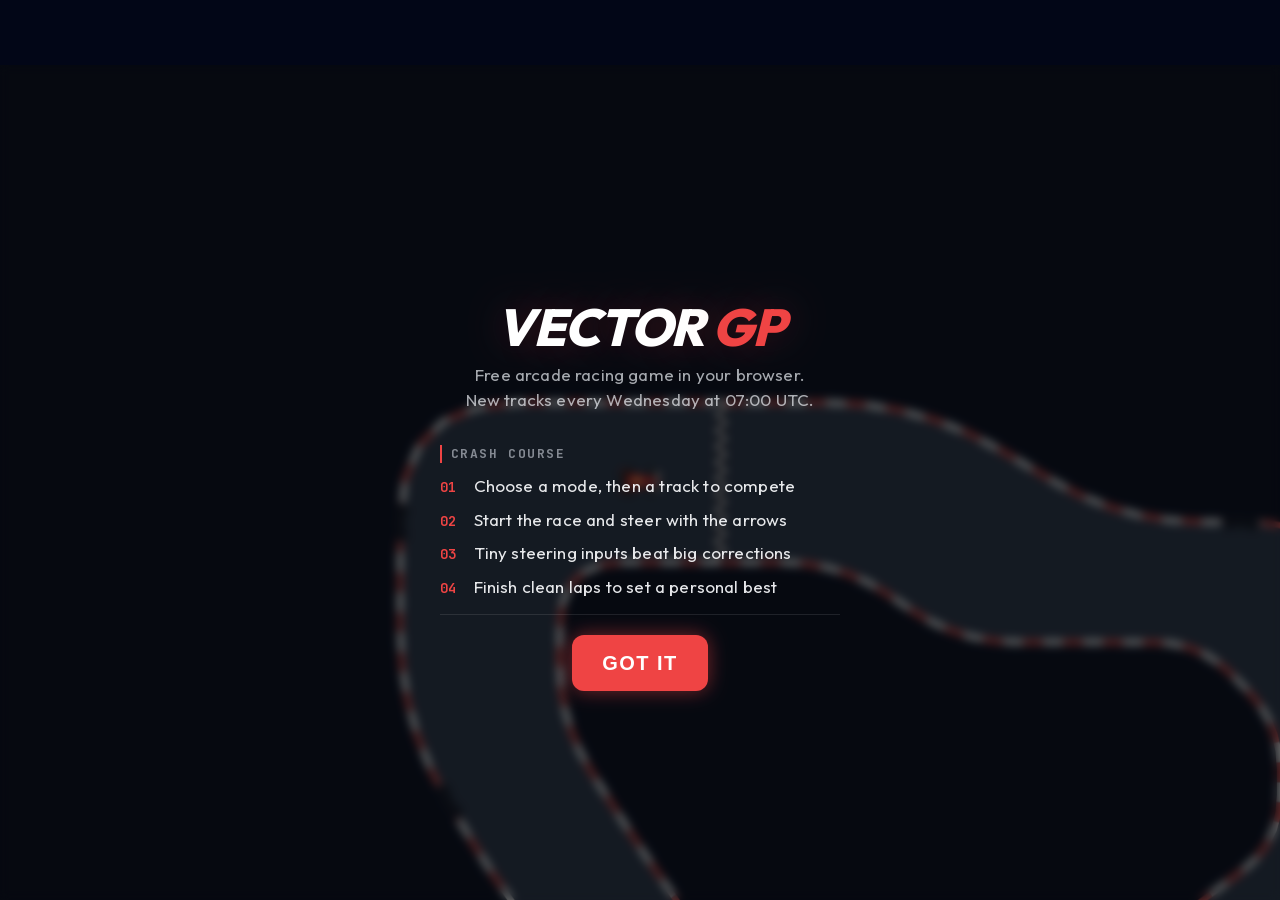
==== commit 8f280fcf: "Update game script version to 1.82 Signed-off-by: Bogdan Popa <67425099+shimrut@users.noreply.github" ====
--- a/index.html
+++ b/index.html
@@ -512,7 +512,7 @@
         </div>
     </noscript>
 
-    <script type="module" src="game/index.js?v=1.81"></script>
+    <script type="module" src="game/index.js?v=1.82"></script>
 </body>
 
 </html>
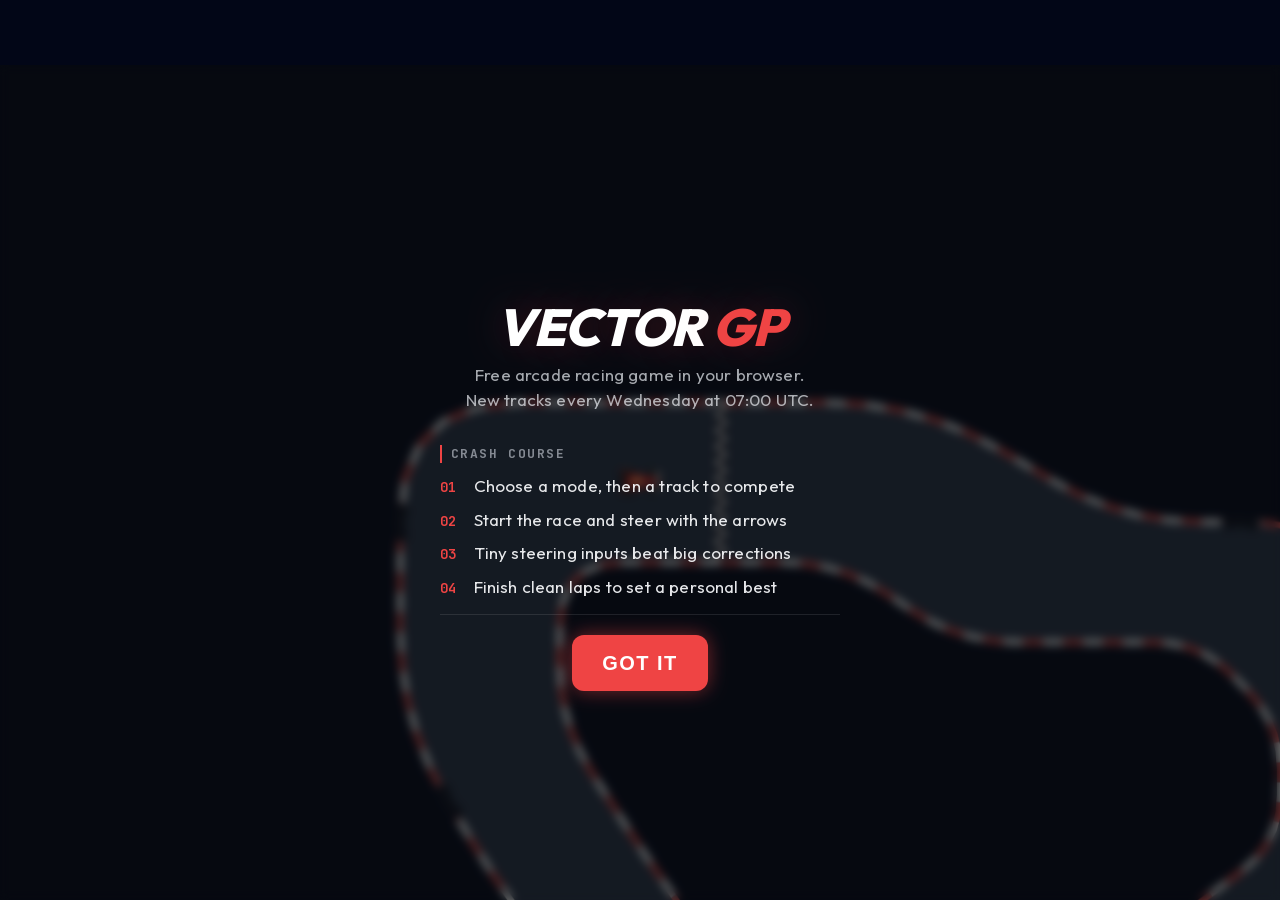
==== commit 4bdee4c5: "Add files via upload Signed-off-by: Bogdan Popa <67425099+shimrut@users.noreply.github.com>" ====
--- a/index.html
+++ b/index.html
@@ -50,8 +50,8 @@
 
     <link rel="canonical" href="https://vectorgp.run/">
     <link rel="icon" type="image/png" href="favicon.png">
-    <link rel="stylesheet" href="styles.css?v=1.81">
-    <script src="site/support-dropdown.js?v=1.81" defer></script>
+    <link rel="stylesheet" href="styles.css?v=1.89">
+    <script src="site/support-dropdown.js?v=1.89" defer></script>
 
     <!-- Structured Data (GEO: quotable summary for generative engines) -->
     <script type="application/ld+json">
@@ -228,7 +228,7 @@
             </button>
         </div>
         <div class="key-hint">
-            <span class="version-label">v 0.6</span>
+            <span class="version-label">v 0.7</span>
         </div>
 
         <!-- Start Screen Overlay -->
@@ -512,7 +512,7 @@
         </div>
     </noscript>
 
-    <script type="module" src="game/index.js?v=1.82"></script>
+    <script type="module" src="game/index.js?v=1.89"></script>
 </body>
 
 </html>
--- a/styles.css
+++ b/styles.css
@@ -1013,9 +1013,7 @@
 }
 
 .daily-challenge-preview-canvas {
-    background:
-        radial-gradient(circle at 50% 22%, rgba(248, 113, 113, 0.12), transparent 46%),
-        var(--modal-surface-color);
+    background: transparent;
 }
 
 .mode-selection-panel {
@@ -1625,7 +1623,7 @@
     display: block;
     width: 100%;
     height: auto;
-    background: var(--modal-surface-color);
+    background: transparent;
 }
 
 #modal-preview-wrap.pending-share {
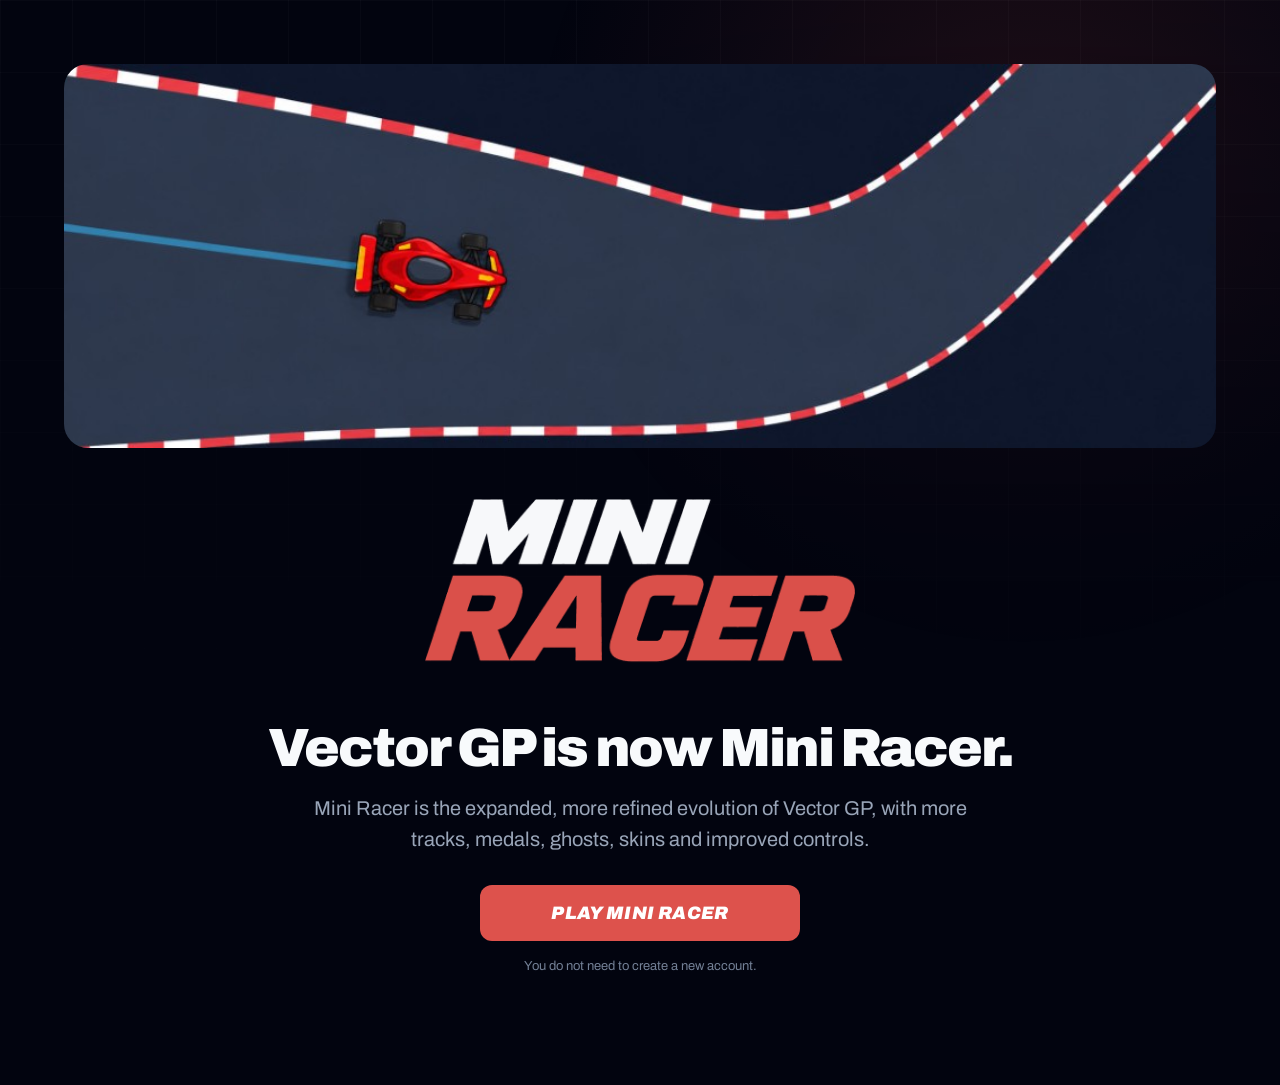
==== commit b138fa80: "Add files via upload Signed-off-by: Bogdan Popa <67425099+shimrut@users.noreply.github.com>" ====
--- a/index.html
+++ b/index.html
@@ -1,518 +1,275 @@
 <!DOCTYPE html>
+
 <html lang="en">
-
 <head>
-    <script>
-        if (location.hostname === 'vectorgp.run') {
-            const s = document.createElement('script');
-            s.defer = true;
-            s.src = 'https://cloud.umami.is/script.js';
-            s.dataset.websiteId = 'd61b5069-df2c-4e9b-a7d2-125c7fb7c760';
-            document.head.appendChild(s);
-        }
-    </script>
-    <script>
-        window.VECTORGP_SCOREBOARD_CONFIG = {
-            supabaseUrl: 'https://dlrivpzruldnrbzchtsp.supabase.co',
-            supabaseAnonKey: 'sb_publishable_L87lKcVexjguJ2lu0_Zr9g_yCivz1Md',
-            submitFunctionName: 'scoreboard-submit',
-            dailySubmitFunctionName: 'daily-challenge-submit',
-            dailyActiveRpcName: 'get_active_daily_challenge',
-            dailySnapshotRpcName: 'get_daily_challenge_snapshot',
-            dailyAdminFunctionName: 'daily-challenge-admin'
-        };
-    </script>
-    <meta charset="UTF-8">
-    <meta name="viewport"
-        content="width=device-width, initial-scale=1.0, maximum-scale=1.0, user-scalable=no, viewport-fit=cover">
-    <title>Play Vector GP | Free Browser Arcade Racing Game</title>
-    <meta name="description"
-        content="Play Vector GP, a free browser arcade racing game with short time trials, fast retries, and weekly tracks. Start a run instantly in your browser.">
-    <meta name="keywords"
-        content="vector gp, vector racing, arcade racing game, arcade video game, browser racing game, free racing game, physics-based racing, circuit driver, retro racer, web game, browser game, high speed racing, lap time challenge, global circuits, quick retry, racetrack game, trackmania like game, trackmania, grand prix, time attack racing, indie games, formula racing game, open wheel racing game, brain rot, brain rot games">
-    <meta name="author" content="Bogdan Popa">
-
-    <!-- Open Graph / Facebook -->
-    <meta property="og:type" content="website">
-    <meta property="og:url" content="https://vectorgp.run/">
-    <meta property="og:title" content="Play Vector GP | Free Browser Arcade Racing Game">
-    <meta property="og:description"
-        content="Play a free browser arcade racing game with short time trials, fast retries, and weekly tracks.">
-    <meta property="og:image" content="https://vectorgp.run/social-preview.png">
-
-    <!-- Twitter -->
-    <meta property="twitter:card" content="summary_large_image">
-    <meta property="twitter:url" content="https://vectorgp.run/">
-    <meta property="twitter:title" content="Play Vector GP | Free Browser Arcade Racing Game">
-    <meta property="twitter:description"
-        content="Play a free browser arcade racing game with short time trials, fast retries, and weekly tracks.">
-    <meta property="twitter:image" content="https://vectorgp.run/social-preview.png">
-
-    <link rel="canonical" href="https://vectorgp.run/">
-    <link rel="icon" type="image/png" href="favicon.png">
-    <link rel="stylesheet" href="styles.css?v=1.89">
-    <script src="site/support-dropdown.js?v=1.89" defer></script>
-
-    <!-- Structured Data (GEO: quotable summary for generative engines) -->
-    <script type="application/ld+json">
-    {
-      "@context": "https://schema.org",
-      "@type": "WebPage",
-      "name": "Vector GP",
-      "description": "Play Vector GP, a free browser arcade racing game inspired by the pen and paper Racetrack game. Start short time trials or session runs instantly in your browser.",
-      "inLanguage": "en",
-      "url": "https://vectorgp.run/",
-      "mainEntity": {
-        "@type": "VideoGame",
-        "name": "Vector GP",
-        "description": "Vector GP is a free browser arcade racing game inspired by the pen and paper Racetrack game. It is built around short time trials, session runs, and instant retries.",
-        "genre": ["Racing", "Arcade"],
-        "gamePlatform": "Web browser",
-        "playMode": "SinglePlayer",
-        "inLanguage": "en",
-        "author": { "@type": "Person", "name": "Bogdan Popa" },
-        "url": "https://vectorgp.run/"
-      }
-    }
-    </script>
+<meta charset="utf-8"/>
+<meta content="width=device-width, initial-scale=1" name="viewport"/>
+<title>Vector GP is now Mini Racer</title>
+<meta content="Vector GP is now Mini Racer — expanded with more tracks, medals, ghosts, skins and more refined controls." name="description"/>
+<link href="[data-uri]" rel="icon" sizes="32x32" type="image/png"/>
+<link href="[data-uri]" rel="apple-touch-icon" sizes="180x180"/>
+<meta content="website" property="og:type"/>
+<meta content="Vector GP is now Mini Racer" property="og:title"/>
+<meta content="Vector GP is now Mini Racer — expanded with more tracks, medals, ghosts, skins and more refined controls." property="og:description"/>
+<meta content="og-image.png" property="og:image"/>
+<meta content="1200" property="og:image:width"/>
+<meta content="630" property="og:image:height"/>
+<meta content="summary_large_image" name="twitter:card"/>
+<meta content="Vector GP is now Mini Racer" name="twitter:title"/>
+<meta content="Vector GP is now Mini Racer — expanded with more tracks, medals, ghosts, skins and more refined controls." name="twitter:description"/>
+<meta content="og-image.png" name="twitter:image"/>
+<link href="https://fonts.googleapis.com" rel="preconnect"/>
+<link crossorigin="" href="https://fonts.gstatic.com" rel="preconnect"/>
+<link href="https://fonts.googleapis.com/css2?family=Archivo:ital,wght@0,500;0,700;0,900;1,900&amp;display=swap" rel="stylesheet"/>
+<style>
+:root {
+  --bg: #02040f;
+  --panel: #0a0e1e;
+  --panel-2: #101629;
+  --line: rgba(255,255,255,.11);
+  --white: #f8fafc;
+  --muted: #99a5b8;
+  --red: #dd524c;
+  --red-hover: #e9655f;
+  --font: "Archivo", system-ui, -apple-system, BlinkMacSystemFont, "Segoe UI", sans-serif;
+}
+
+* { box-sizing: border-box; }
+html, body { margin: 0; min-height: 100%; background: var(--bg); }
+body {
+  min-height: 100svh;
+  color: var(--white);
+  font-family: var(--font);
+  -webkit-font-smoothing: antialiased;
+  overflow-x: hidden;
+}
+
+body::before {
+  content: "";
+  position: fixed;
+  inset: 0;
+  pointer-events: none;
+  background:
+    radial-gradient(circle at 80% 20%, rgba(221,82,76,.14), transparent 31rem),
+    linear-gradient(rgba(255,255,255,.025) 1px, transparent 1px),
+    linear-gradient(90deg, rgba(255,255,255,.025) 1px, transparent 1px);
+  background-size: auto, 72px 72px, 72px 72px;
+  mask-image: linear-gradient(to bottom, black, transparent 86%);
+}
+
+.page {
+  position: relative;
+  min-height: 100svh;
+  display: grid;
+  place-items: center;
+  padding: clamp(24px, 5vw, 72px);
+}
+
+.card {
+  width: min(1180px, 100%);
+}
+
+.cover {
+  display: block;
+  width: 100%;
+  aspect-ratio: 3 / 1;
+  object-fit: cover;
+  object-position: center;
+  border-radius: clamp(14px, 2vw, 24px);
+}
+
+.topline {
+  display: flex;
+  align-items: center;
+  gap: 12px;
+  padding: 20px clamp(22px, 4vw, 48px);
+  border-bottom: 1px solid var(--line);
+  color: var(--muted);
+  font-size: 12px;
+  font-weight: 700;
+  letter-spacing: .19em;
+  text-transform: uppercase;
+}
+.topline::before {
+  content: "";
+  width: 9px;
+  height: 9px;
+  border-radius: 999px;
+  background: var(--red);
+  box-shadow: 0 0 18px rgba(221,82,76,.85);
+}
+
+.content {
+  padding: clamp(24px, 4vw, 52px) clamp(16px, 4vw, 48px) clamp(24px, 4vw, 48px);
+}
+
+.rename {
+  display: flex;
+  justify-content: center;
+  align-items: center;
+}
+
+.brand {
+  display: grid;
+  place-items: center;
+  padding: 0;
+}
+
+.mini-logo {
+  display: block;
+  width: min(100%, 430px);
+  height: auto;
+}
+
+
+.copy {
+  max-width: 760px;
+  margin: clamp(34px, 5vw, 58px) auto 0;
+  text-align: center;
+}
+
+h1 {
+  margin: 0;
+  font-size: clamp(30px, 4.2vw, 54px);
+  line-height: 1.02;
+  letter-spacing: -.04em;
+  font-weight: 900;
+}
+
+.copy p {
+  margin: 18px auto 0;
+  max-width: 660px;
+  color: var(--muted);
+  font-size: clamp(16px, 1.8vw, 20px);
+  line-height: 1.55;
+}
+
+.actions {
+  display: flex;
+  justify-content: center;
+  margin-top: 30px;
+}
+
+.cta {
+  display: inline-flex;
+  align-items: center;
+  justify-content: center;
+  min-width: min(100%, 320px);
+  padding: 18px 30px;
+  border-radius: 12px;
+  background: var(--red);
+  color: white;
+  font-size: 18px;
+  font-weight: 900;
+  font-style: italic;
+  letter-spacing: .02em;
+  text-transform: uppercase;
+  text-decoration: none;
+  transition: transform .15s ease, background .15s ease;
+}
+.cta:hover { background: var(--red-hover); transform: translateY(-2px); }
+.cta:active { transform: none; }
+.cta:focus-visible { outline: 3px solid white; outline-offset: 4px; }
+
+.footer-note {
+  margin-top: 18px;
+  color: #738096;
+  font-size: 13px;
+  text-align: center;
+}
+
+@media (max-width: 820px) {
+  .cover {
+    aspect-ratio: 2.45 / 1;
+    object-position: 42% center;
+    border-radius: 16px;
+  }
+  .page {
+    place-items: start;
+    padding: 16px;
+  }
+  .content {
+    padding: 26px 20px 24px;
+  }
+  .copy { margin-top: 28px; }
+}
+
+@media (max-width: 480px) {
+  .page {
+    padding: 12px;
+  }
+  .content {
+    padding: 20px 16px 22px;
+  }
+  .rename {
+    gap: 12px;
+  }
+  .brand {
+    padding: 12px 8px;
+    min-height: 108px;
+  }
+  .mini-logo {
+    width: min(100%, 250px);
+  }
+  .copy {
+    margin-top: 22px;
+  }
+  h1 {
+    font-size: clamp(28px, 8vw, 40px);
+  }
+  .copy p {
+    margin-top: 14px;
+    font-size: 15px;
+    line-height: 1.5;
+  }
+  .actions {
+    margin-top: 20px;
+  }
+  .cta {
+    width: 100%;
+    min-width: 0;
+    padding: 16px 22px;
+    font-size: 17px;
+  }
+  .footer-note {
+    margin-top: 14px;
+    font-size: 12px;
+  }
+}
+
+@media (max-width: 360px) {
+  .mini-logo {
+    width: min(100%, 220px);
+  }
+}
+
+@media (prefers-reduced-motion: reduce) {
+  .cta { transition: none; }
+}
+</style>
 </head>
-
-<body class="start-overlay-active ftu-onboarding-active">
-
-    <header role="banner">
-        <h1 id="site-title">Vector <span class="full-name">GP</span></h1>
-
-        <div class="header-right">
-            <div class="support-dropdown" data-support-dropdown>
-                <a href="https://buy.stripe.com/4gM14pc3ScQecEq1F69sk00" class="header-support-link support-dropdown-trigger"
-                    target="_blank" rel="noopener noreferrer" title="Donate to Vector GP"
-                    aria-expanded="false" aria-haspopup="true" aria-controls="support-dropdown-menu-home"
-                    data-support-trigger>
-                    <svg xmlns="http://www.w3.org/2000/svg" width="24" height="24" viewBox="0 0 24 24" fill="none" stroke="currentColor" stroke-width="2" stroke-linecap="round" stroke-linejoin="round" class="lucide lucide-heart-handshake-icon lucide-heart-handshake" aria-hidden="true"><path d="M19.414 14.414C21 12.828 22 11.5 22 9.5a5.5 5.5 0 0 0-9.591-3.676.6.6 0 0 1-.818.001A5.5 5.5 0 0 0 2 9.5c0 2.3 1.5 4 3 5.5l5.535 5.362a2 2 0 0 0 2.879.052 2.12 2.12 0 0 0-.004-3 2.124 2.124 0 1 0 3-3 2.124 2.124 0 0 0 3.004 0 2 2 0 0 0 0-2.828l-1.881-1.882a2.41 2.41 0 0 0-3.409 0l-1.71 1.71a2 2 0 0 1-2.828 0 2 2 0 0 1 0-2.828l2.823-2.762"/></svg>
-                    Donate
-                </a>
-                <div id="support-dropdown-menu-home" class="support-dropdown-menu" hidden
-                    data-support-menu>
-                    <div class="support-dropdown-section">
-                        <p class="support-dropdown-heading">Leave a tip for</p>
-                        <ul class="support-dropdown-list" aria-label="Donation options">
-                            <li>
-                                <a href="https://buy.stripe.com/4gM14pc3ScQecEq1F69sk00" class="support-dropdown-option"
-                                    target="_blank" rel="noopener noreferrer">
-                                    <span class="support-dropdown-option__title">Salty Pretzel</span>
-                                    <span class="support-dropdown-option__price">1€</span>
-                                </a>
-                            </li>
-                            <li>
-                                <a href="https://buy.stripe.com/6oU14pfg42bAdIu5Vm9sk01" class="support-dropdown-option"
-                                    target="_blank" rel="noopener noreferrer">
-                                    <span class="support-dropdown-option__title">Soda Pop</span>
-                                    <span class="support-dropdown-option__price">3€</span>
-                                </a>
-                            </li>
-                            <li>
-                                <a href="https://buy.stripe.com/aFa8wR2tieYmcEq1F69sk02" class="support-dropdown-option"
-                                    target="_blank" rel="noopener noreferrer">
-                                    <span class="support-dropdown-option__title">Flat White</span>
-                                    <span class="support-dropdown-option__price">5€</span>
-                                </a>
-                            </li>
-                        </ul>
-                    </div>
-                </div>
-            </div>
-            <div class="header-menu">
-                <button id="header-htp-btn" class="header-menu-trigger" type="button"
-                    aria-expanded="false" aria-haspopup="true" aria-controls="header-nav-menu"
-                    title="Menu">
-                    <svg xmlns="http://www.w3.org/2000/svg" width="20" height="20" viewBox="0 0 24 24"
-                        fill="none" stroke="currentColor" stroke-width="2" stroke-linecap="round"
-                        stroke-linejoin="round" aria-hidden="true">
-                        <path
-                            d="M22 12.2a10 10 0 1 0-19.4 3.2c.2.5.8 1.1 1.3 1.3l13.2 5.1c.5.2 1.2 0 1.6-.3l2.6-2.6c.4-.4.7-1.2.7-1.7Z" />
-                        <path d="m21.8 18-10.5-4a2 2.06 0 0 1 .7-4h9.8" />
-                    </svg>
-                    <span class="sr-only">Open menu</span>
-                </button>
-                <div id="header-nav-menu" class="header-nav-dropdown" hidden>
-                    <section class="header-nav-section" aria-label="Explore">
-                        <p class="header-nav-section__eyebrow">Explore</p>
-                        <ul class="header-nav-list">
-                            <li>
-                                <button type="button" id="menu-how-to-play" class="header-nav-item">How to play</button>
-                            </li>
-                            <li>
-                                <a href="about.html" class="header-nav-item" target="_blank" rel="noopener">About Vector GP</a>
-                            </li>
-                            <li>
-                                <a href="changelog.html" class="header-nav-item" target="_blank" rel="noopener">Changelog</a>
-                            </li>
-                        </ul>
-                    </section>
-                    <section class="header-nav-section" aria-label="Follow">
-                        <p class="header-nav-section__eyebrow">Follow</p>
-                        <ul class="header-nav-list header-nav-list--social-row">
-                            <li>
-                                <a href="https://x.com/shimrut" class="header-nav-item header-nav-item--with-icon" target="_blank" rel="noopener noreferrer">
-                                    <svg class="header-nav-icon" xmlns="http://www.w3.org/2000/svg" viewBox="0 0 1200 1227" fill="currentColor" aria-hidden="true">
-                                        <path d="M714.163 519.284L1160.89 0H1055.03L667.137 450.887L357.328 0H0L468.492 681.821L0 1226.37H105.866L515.491 750.218L842.672 1226.37H1200L714.137 519.284H714.163ZM569.165 687.828L521.697 619.934L144.011 79.6944H306.615L611.412 515.685L658.88 583.579L1055.08 1150.3H892.476L569.165 687.854V687.828Z" />
-                                    </svg>
-                                    <span>X</span>
-                                </a>
-                            </li>
-                            <li>
-                                <a href="https://www.instagram.com/vectorgp.run/" class="header-nav-item header-nav-item--with-icon" target="_blank" rel="noopener noreferrer">
-                                    <svg class="header-nav-icon" xmlns="http://www.w3.org/2000/svg" viewBox="0 0 1000 1000" fill="currentColor" aria-hidden="true">
-                                        <path d="M295.42,6c-53.2,2.51-89.53,11-121.29,23.48-32.87,12.81-60.73,30-88.45,57.82S40.89,143,28.17,175.92c-12.31,31.83-20.65,68.19-23,121.42S2.3,367.68,2.56,503.46,3.42,656.26,6,709.6c2.54,53.19,11,89.51,23.48,121.28,12.83,32.87,30,60.72,57.83,88.45S143,964.09,176,976.83c31.8,12.29,68.17,20.67,121.39,23s70.35,2.87,206.09,2.61,152.83-.86,206.16-3.39S799.1,988,830.88,975.58c32.87-12.86,60.74-30,88.45-57.84S964.1,862,976.81,829.06c12.32-31.8,20.69-68.17,23-121.35,2.33-53.37,2.88-70.41,2.62-206.17s-.87-152.78-3.4-206.1-11-89.53-23.47-121.32c-12.85-32.87-30-60.7-57.82-88.45S862,40.87,829.07,28.19c-31.82-12.31-68.17-20.7-121.39-23S637.33,2.3,501.54,2.56,348.75,3.4,295.42,6m5.84,903.88c-48.75-2.12-75.22-10.22-92.86-17-23.36-9-40-19.88-57.58-37.29s-28.38-34.11-37.5-57.42c-6.85-17.64-15.1-44.08-17.38-92.83-2.48-52.69-3-68.51-3.29-202s.22-149.29,2.53-202c2.08-48.71,10.23-75.21,17-92.84,9-23.39,19.84-40,37.29-57.57s34.1-28.39,57.43-37.51c17.62-6.88,44.06-15.06,92.79-17.38,52.73-2.5,68.53-3,202-3.29s149.31.21,202.06,2.53c48.71,2.12,75.22,10.19,92.83,17,23.37,9,40,19.81,57.57,37.29s28.4,34.07,37.52,57.45c6.89,17.57,15.07,44,17.37,92.76,2.51,52.73,3.08,68.54,3.32,202s-.23,149.31-2.54,202c-2.13,48.75-10.21,75.23-17,92.89-9,23.35-19.85,40-37.31,57.56s-34.09,28.38-57.43,37.5c-17.6,6.87-44.07,15.07-92.76,17.39-52.73,2.48-68.53,3-202.05,3.29s-149.27-.25-202-2.53m407.6-674.61a60,60,0,1,0,59.88-60.1,60,60,0,0,0-59.88,60.1M245.77,503c.28,141.8,115.44,256.49,257.21,256.22S759.52,643.8,759.25,502,643.79,245.48,502,245.76,245.5,361.22,245.77,503m90.06-.18a166.67,166.67,0,1,1,167,166.34,166.65,166.65,0,0,1-167-166.34" transform="translate(-2.5 -2.5)" />
-                                    </svg>
-                                    <span>Instagram</span>
-                                </a>
-                            </li>
-                            <li>
-                                <a href="https://www.threads.com/@vectorgp.run" class="header-nav-item header-nav-item--with-icon" target="_blank" rel="noopener noreferrer">
-                                    <svg class="header-nav-icon" xmlns="http://www.w3.org/2000/svg" viewBox="0 0 878 1000" fill="currentColor" aria-hidden="true">
-                                        <path d="M446.7,1000h-0.3c-149.2-1-263.9-50.2-341-146.2C36.9,768.3,1.5,649.4,0.3,500.4v-0.7c1.2-149.1,36.6-267.9,105.2-353.4C182.5,50.2,297.3,1,446.4,0h0.3h0.3c114.4,0.8,210.1,30.2,284.4,87.4c69.9,53.8,119.1,130.4,146.2,227.8l-85,23.7c-46-165-162.4-249.3-346-250.6c-121.2,0.9-212.9,39-272.5,113.2C118.4,271,89.6,371.4,88.5,500c1.1,128.6,29.9,229,85.7,298.5c59.6,74.3,151.3,112.4,272.5,113.2c109.3-0.8,181.6-26.3,241.7-85.2c68.6-67.2,67.4-149.7,45.4-199.9c-12.9-29.6-36.4-54.2-68.1-72.9c-8,56.3-25.9,101.9-53.5,136.3c-36.9,45.9-89.2,71-155.4,74.6c-50.1,2.7-98.4-9.1-135.8-33.4c-44.3-28.7-70.2-72.5-73-123.5c-2.7-49.6,17-95.2,55.4-128.4c36.7-31.7,88.3-50.3,149.3-53.8c44.9-2.5,87-0.5,125.8,5.9c-5.2-30.9-15.6-55.5-31.2-73.2c-21.4-24.4-54.5-36.8-98.3-37.1c-0.4,0-0.8,0-1.2,0c-35.2,0-83,9.7-113.4,55L261.2,327c40.8-60.6,107-94,186.6-94c0.6,0,1.2,0,1.8,0c133.1,0.8,212.4,82.3,220.3,224.5c4.5,1.9,9,3.9,13.4,5.9c62.1,29.2,107.5,73.4,131.4,127.9c33.2,75.9,36.3,199.6-64.5,298.3C673.1,965,579.6,999.1,447,1000L446.7,1000L446.7,1000z M488.5,512.9c-10.1,0-20.3,0.3-30.8,0.9c-76.5,4.3-124.2,39.4-121.5,89.3c2.8,52.3,60.5,76.6,116,73.6c51-2.7,117.4-22.6,128.6-154.6C552.6,516,521.7,512.9,488.5,512.9z" />
-                                    </svg>
-                                    <span>Threads</span>
-                                </a>
-                            </li>
-                            <li>
-                                <a href="https://discord.gg/nyCTZRBq" class="header-nav-item header-nav-item--with-icon" target="_blank" rel="noopener noreferrer">
-                                    <svg class="header-nav-icon header-nav-icon--discord" xmlns="http://www.w3.org/2000/svg" viewBox="0 0 126.644 96" fill="currentColor" aria-hidden="true">
-                                        <path d="M81.15,0c-1.2376,2.1973-2.3489,4.4704-3.3591,6.794-9.5975-1.4396-19.3718-1.4396-28.9945,0-.985-2.3236-2.1216-4.5967-3.3591-6.794-9.0166,1.5407-17.8059,4.2431-26.1405,8.0568C2.779,32.5304-1.6914,56.3725.5312,79.8863c9.6732,7.1476,20.5083,12.603,32.0505,16.0884,2.6014-3.4854,4.8998-7.1981,6.8698-11.0623-3.738-1.3891-7.3497-3.1318-10.8098-5.1523.9092-.6567,1.7932-1.3386,2.6519-1.9953,20.281,9.547,43.7696,9.547,64.0758,0,.8587.7072,1.7427,1.3891,2.6519,1.9953-3.4601,2.0457-7.0718,3.7632-10.835,5.1776,1.97,3.8642,4.2683,7.5769,6.8698,11.0623,11.5419-3.4854,22.3769-8.9156,32.0509-16.0631,2.626-27.2771-4.496-50.9172-18.817-71.8548C98.9811,4.2684,90.1918,1.5659,81.1752.0505l-.0252-.0505ZM42.2802,65.4144c-6.2383,0-11.4159-5.6575-11.4159-12.6535s4.9755-12.6788,11.3907-12.6788,11.5169,5.708,11.4159,12.6788c-.101,6.9708-5.026,12.6535-11.3907,12.6535ZM84.3576,65.4144c-6.2637,0-11.3907-5.6575-11.3907-12.6535s4.9755-12.6788,11.3907-12.6788,11.4917,5.708,11.3906,12.6788c-.101,6.9708-5.026,12.6535-11.3906,12.6535Z" />
-                                    </svg>
-                                    <span>Discord</span>
-                                </a>
-                            </li>
-                        </ul>
-                        <ul class="header-nav-list header-nav-list--follow-contact">
-                            <li>
-                                <a href="mailto:start@vgp.run" class="header-nav-item header-nav-item--with-icon">
-                                    <svg class="header-nav-icon" xmlns="http://www.w3.org/2000/svg" viewBox="0 0 24 24" fill="none" stroke="currentColor" stroke-width="2" stroke-linecap="round" stroke-linejoin="round" aria-hidden="true">
-                                        <path d="m22 7-8.991 5.727a2 2 0 0 1-2.009 0L2 7"/>
-                                        <rect x="2" y="4" width="20" height="16" rx="2"/>
-                                    </svg>
-                                    <span>start@vgp.run</span>
-                                </a>
-                            </li>
-                        </ul>
-                    </section>
-                </div>
-            </div>
-        </div>
-    </header>
-
-    <main id="game-container" role="main" aria-label="Vector GP racing game">
-        <!-- HUD Bar -->
-        <div class="hud-bar">
-            <div class="hud-lap-cluster">
-                <button id="hud-stats-btn" class="hud-stats" type="button" aria-label="Show your 5 personal best lap times" disabled>
-                    <div class="hud-stat"><span class="hud-label">LAP</span><span id="time-val" class="hud-value">0.00</span></div>
-                    <div class="hud-divider" id="best-time-divider" style="display: none;"></div>
-                    <div class="hud-stat" id="best-time-display" style="display: none;"><span id="best-time-label" class="hud-label">BEST</span><span id="best-time-val" class="hud-value">--</span></div>
-                </button>
-                <div id="daily-challenge-hud-inline" class="daily-challenge-hud daily-challenge-hud--inline" aria-live="polite" hidden>
-                    <span class="daily-challenge-hud__progress">Lap 1 / 1</span>
-                </div>
-            </div>
-        </div>
-
-        <canvas id="trackLayerCanvas" class="game-layer-canvas" aria-hidden="true"></canvas>
-        <canvas id="gameCanvas" class="game-layer-canvas" aria-label="Racing track and car"></canvas>
-        <div id="desktop-speedometer" class="speedometer speedometer--desktop" aria-live="off" aria-label="Current speed">
-            <span class="speedometer-label">KPH</span>
-            <span id="speed-val" class="speedometer-value">0</span>
-            <button id="desktop-practice-pause-btn" class="speedometer-action-btn speedometer-action-btn--desktop" type="button" aria-label="Pause run" hidden>
-                <span class="speedometer-pause-icon" aria-hidden="true"></span>
-                <span class="speedometer-action-key" aria-hidden="true">Esc</span>
-            </button>
-        </div>
-        <div class="key-hint">
-            <span class="version-label">v 0.7</span>
-        </div>
-
-        <!-- Start Screen Overlay -->
-        <div id="start-overlay" role="region" aria-labelledby="game-how-to-play-heading">
-            <div id="start-group">
-                <section id="first-time-msg" aria-labelledby="game-how-to-play-heading">
-                    <div class="ftu-header">
-                        <p class="ftu-title" id="game-how-to-play-heading">Vector <span class="full-name">GP</span></p>
-                        <p class="ftu-subhead">Free arcade racing game in your browser. New tracks every Wednesday at 07:00 UTC.</p>
-                    </div>
-                    <div class="ftu-section">
-                        <h2 class="ftu-section-heading">Crash course</h2>
-                        <ol class="ftu-sheet-body ftu-crash-rules" id="game-rules">
-                            <li>Choose a mode, then a track to compete</li>
-                            <li>Start the race and steer with the arrows</li>
-                            <li>Tiny steering inputs beat big corrections</li>
-                            <li>Finish clean laps to set a personal best</li>
-                        </ol>
-                    </div>
-                    <div class="ftu-actions">
-                        <button id="start-btn">Got It</button>
-                    </div>
-                </section>
-                <section id="score-mode-intro" aria-labelledby="score-mode-intro-title" hidden>
-                    <div class="ftu-header">
-                        <p class="ftu-title" id="score-mode-intro-title">Score <span class="full-name">Modes</span></p>
-                        <p class="ftu-subhead">See how you stack up against others</p>
-                    </div>
-                    <div class="ftu-section">
-                        <h2 class="ftu-section-heading">What's new</h2>
-                        <dl class="score-mode-intro-list">
-                            <div class="score-mode-intro-item">
-                                <dt>Ranked (default)</dt>
-                                <dd>Submits your best clean lap to the leaderboard and shows your current rank on each track.</dd>
-                            </div>
-                            <div class="score-mode-intro-item">
-                                <dt>Local</dt>
-                                <dd>Saves personal bests only on this device, so you can practice without posting times to the leaderboard.</dd>
-                            </div>
-                        </dl>
-                    </div>
-                    <div class="ftu-actions">
-                        <button id="score-mode-intro-dismiss" type="button">Got It</button>
-                    </div>
-                </section>
-                <section id="daily-challenge-panel" class="daily-challenge-panel" aria-labelledby="daily-challenge-title" hidden>
-                    <div class="track-card is-active daily-challenge-card">
-                        <article class="modal-card track-card-modal daily-challenge-detail">
-                            <div class="track-card-modal-view">
-                                <div class="track-card-modal-content daily-challenge-detail__content">
-                                    <h2 id="daily-challenge-title" class="track-card-modal-title">Loading today’s challenge…</h2>
-                                    <p id="daily-challenge-reset" class="daily-challenge-detail__eyebrow daily-challenge-detail__reset-time" aria-label="Time until next daily challenge">--</p>
-                                    <div class="modal-stats-row track-card-stats-row daily-challenge-detail__stats">
-                                        <span class="modal-stat-left">
-                                            <span id="daily-challenge-best-label" class="modal-stat-label">Best</span>
-                                            <span id="daily-challenge-best" class="modal-stat-value modal-stat-value--best">--</span>
-                                        </span>
-                                        <button id="daily-challenge-rank-btn" class="modal-stat-right modal-stat-button daily-challenge-detail__rank" type="button" disabled>
-                                            <span class="modal-stat-label">Rank</span>
-                                            <span id="daily-challenge-rank" class="modal-stat-value modal-stat-value--rank">--</span>
-                                        </button>
-                                    </div>
-                                </div>
-                                <div class="track-card-preview-wrap daily-challenge-preview-wrap">
-                                    <canvas id="daily-challenge-preview" class="track-card-preview-canvas daily-challenge-preview-canvas" width="640" height="420" aria-hidden="true"></canvas>
-                                </div>
-                                <div class="daily-challenge-detail__preview-badges">
-                                    <span id="daily-challenge-objective" class="daily-challenge-detail__badge">Fetching objective.</span>
-                                    <div id="daily-challenge-modifiers" class="daily-challenge-detail__modifier-badges" aria-label="Car setup"></div>
-                                </div>
-                            </div>
-                        </article>
-                    </div>
-                    <button id="daily-challenge-start-btn" class="track-start-btn daily-challenge-start-btn" type="button" disabled>Start Daily GP</button>
-                    <button id="daily-challenge-back-btn" class="track-selection-mode-btn" type="button">Change mode</button>
-                </section>
-                <section id="mode-selection-panel" class="mode-selection-panel" aria-labelledby="mode-selection-title" hidden>
-                    <h2 id="mode-selection-title" class="sr-only">Choose mode</h2>
-                    <div class="mode-selection-list" role="group" aria-labelledby="mode-selection-title">
-                        <button id="mode-select-daily-btn" class="mode-selection-row mode-selection-row--daily" type="button" aria-pressed="false" hidden>
-                            <span class="mode-selection-row__content">
-                                <span class="mode-selection-row__title">
-                                    <span class="mode-selection-row__title-label">Daily GP</span>
-                                </span>
-                                <span id="mode-select-daily-copy" class="mode-selection-row__copy">Loading today’s special event.</span>
-                            </span>
-                        </button>
-                        <button id="mode-select-standard-btn" class="mode-selection-row" type="button" aria-pressed="false">
-                            <span class="mode-selection-row__content">
-                                <span class="mode-selection-row__title">
-                                    <span class="mode-selection-row__title-label">Time trial</span>
-                                </span>
-                                <span class="mode-selection-row__copy">Set the best time in one lap</span>
-                            </span>
-                        </button>
-                        <button id="mode-select-practice-btn" class="mode-selection-row" type="button" aria-pressed="false">
-                            <span class="mode-selection-row__content">
-                                <span class="mode-selection-row__title">
-                                    <span class="mode-selection-row__title-label">Session</span>
-                                </span>
-                                <span class="mode-selection-row__copy">Multiple laps with quick resets</span>
-                            </span>
-                        </button>
-                    </div>
-                </section>
-                <section id="returning-player-panel" class="returning-player-panel" aria-labelledby="returning-player-heading" hidden>
-                    <h2 id="returning-player-heading" class="sr-only">Classic Circuit</h2>
-                    <div class="track-selector-frame">
-                        <button id="track-prev-btn" class="track-carousel-nav track-carousel-nav--arrow" type="button" aria-label="Show previous track">‹</button>
-                        <div class="track-carousel-shell">
-                            <div id="track-carousel" class="track-carousel" role="listbox" aria-labelledby="returning-player-heading"></div>
-                        </div>
-                        <button id="track-next-btn" class="track-carousel-nav track-carousel-nav--arrow" type="button" aria-label="Show next track">›</button>
-                    </div>
-                    <p id="track-count-indicator" class="track-count-indicator" aria-live="polite" aria-atomic="true">1 / 1</p>
-                    <button id="returning-start-btn" class="track-start-btn" type="button">Start Your Engine</button>
-                    <button id="change-track-mode-btn" class="track-selection-mode-btn" type="button">Change mode</button>
-                </section>
-            </div>
-        </div>
-
-        <!-- F1 Lights (3 Steps) -->
-        <div id="start-lights">
-            <div class="light" id="light-1"></div>
-            <div class="light" id="light-2"></div>
-            <div class="light" id="light-3"></div>
-        </div>
-
-        <!-- Big GO Text -->
-        <div id="go-message">GO!</div>
-        <div id="practice-lap-flash" class="practice-lap-flash" aria-live="polite" aria-atomic="true">
-            <span id="practice-lap-flash-label" class="practice-lap-flash-label">LAP 1</span>
-            <span id="practice-lap-flash-time" class="practice-lap-flash-time">0.00s</span>
-            <span id="practice-lap-flash-delta" class="practice-lap-flash-delta">FIRST LAP</span>
-        </div>
-
-        <!-- Mobile Touch Controls (Steering Only) -->
-        <div class="mobile-controls">
-            <div class="control-group">
-                <button id="btn-left" class="touch-btn" type="button" aria-label="Steer left">
-                    <svg class="touch-btn-chevron" xmlns="http://www.w3.org/2000/svg" viewBox="0 0 24 24"
-                        fill="none" stroke="currentColor" stroke-width="2.5" stroke-linecap="round"
-                        stroke-linejoin="round" aria-hidden="true">
-                        <path d="M15 18l-6-6 6-6" />
-                    </svg>
-                </button>
-                <div id="mobile-speedometer" class="mobile-speedometer" aria-live="off" aria-label="Current speed">
-                    <span class="mobile-speedometer-label">KPH</span>
-                    <span id="mobile-speed-val" class="mobile-speedometer-value">0</span>
-                    <button id="mobile-practice-pause-btn" class="speedometer-action-btn mobile-speedometer-action-btn" type="button" aria-label="Pause run" hidden>
-                        <span class="speedometer-pause-icon" aria-hidden="true"></span>
-                    </button>
-                </div>
-                <button id="btn-right" class="touch-btn" type="button" aria-label="Steer right">
-                    <svg class="touch-btn-chevron" xmlns="http://www.w3.org/2000/svg" viewBox="0 0 24 24"
-                        fill="none" stroke="currentColor" stroke-width="2.5" stroke-linecap="round"
-                        stroke-linejoin="round" aria-hidden="true">
-                        <path d="M9 18l6-6-6-6" />
-                    </svg>
-                </button>
-            </div>
-        </div>
-    </div>
-
-
-
-    <div id="modal" class="modal result-modal" role="dialog" aria-modal="true" aria-labelledby="modal-title">
-        <div class="modal-card">
-            <div id="modal-main-view" class="modal-view active-view">
-                <div class="modal-card-section modal-card-section--header">
-                    <h2 id="modal-title">CRASH</h2>
-                    <p id="modal-msg">Terminal Damage</p>
-                    <div id="modal-stats-row" class="modal-stats-row" style="display: none;"></div>
-                </div>
-
-                <div id="modal-preview-wrap" class="modal-preview-wrap" style="display: none;">
-                    <img id="modal-preview-img" class="modal-preview-img" alt="Lap preview" />
-                </div>
-
-                <div class="modal-card-section modal-card-section--actions">
-                    <div class="modal-action-row">
-                        <button id="modal-secondary-btn" class="modal-secondary-btn" type="button" hidden>End session</button>
-                        <button id="modal-reset-btn">Race Again <kbd class="modal-btn-kbd">R</kbd></button>
-                        <button id="share-btn" type="button">
-                            <svg xmlns="http://www.w3.org/2000/svg" width="24" height="24" viewBox="0 0 24 24" fill="none" stroke="currentColor" stroke-width="2" stroke-linecap="round" stroke-linejoin="round" class="share-btn-icon" aria-hidden="true"><polyline points="14.5 17.5 3 6 3 3 6 3 17.5 14.5"/><line x1="13" x2="19" y1="19" y2="13"/><line x1="16" x2="20" y1="16" y2="20"/><line x1="19" x2="21" y1="21" y2="19"/><polyline points="14.5 6.5 18 3 21 3 21 6 17.5 9.5"/><line x1="5" x2="9" y1="14" y2="18"/><line x1="7" x2="4" y1="17" y2="20"/><line x1="3" x2="5" y1="19" y2="21"/></svg>
-                            <span>Challenge</span>
-                        </button>
-                    </div>
-                </div>
-            </div>
-
-            <div id="modal-runs-view" class="modal-view">
-                <div class="modal-card-section modal-card-section--runs">
-                    <div id="modal-lap-times" class="modal-lap-times-container"></div>
-                    <button id="back-to-main-btn" class="modal-secondary-btn" type="button">Back</button>
-                </div>
-            </div>
-        </div>
-    </main>
-
-    <!-- How To Play Modal -->
-    <div id="how-to-play-modal" class="modal htp-modal" role="dialog" aria-modal="true" aria-labelledby="htp-title">
-        <div class="modal-card htp-modal-card">
-            <div class="htp-modal-head">
-                <h2 id="htp-title" class="htp-modal-title">How to Play</h2>
-                <button type="button" id="htp-modal-close" class="htp-modal-close" aria-label="Close how to play">
-                    <svg xmlns="http://www.w3.org/2000/svg" width="24" height="24" viewBox="0 0 24 24" fill="none" stroke="currentColor" stroke-width="2" stroke-linecap="round" stroke-linejoin="round" aria-hidden="true"><circle cx="12" cy="12" r="10"/><path d="m15 9-6 6"/><path d="m9 9 6 6"/></svg>
-                </button>
-            </div>
-            <p class="htp-modal-subtitle">Free arcade racing game in your browser. Pick a mode, learn the line, and chase your best result on each track or in today’s Daily GP. Keep watch for a new track each Wednesday at 07:00 UTC.</p>
-            <div class="htp-sections">
-                <section class="htp-section" aria-labelledby="htp-crash-heading">
-                    <h3 id="htp-crash-heading" class="htp-section-title">Crash course</h3>
-                    <ol class="htp-crash-rules">
-                        <li>Choose a mode, then a track to compete</li>
-                        <li>Start the race and steer with the arrows</li>
-                        <li>Tiny steering inputs beat big corrections</li>
-                        <li>Finish clean laps to set a personal best</li>
-                    </ol>
-                </section>
-                <section class="htp-section htp-section--shortcuts" aria-label="Keyboard shortcuts">
-                    <h3 class="htp-section-title">Shortcuts</h3>
-                    <div class="htp-shortcuts-grid">
-                        <div class="htp-shortcut"><kbd>Esc</kbd><span>Pause</span></div>
-                        <div class="htp-shortcut"><kbd>R</kbd><span>Retry</span></div>
-                        <div class="htp-shortcut"><kbd>← →</kbd><span>Change track</span></div>
-                        <div class="htp-shortcut"><kbd>Enter</kbd><span>Start selected track</span></div>
-                    </div>
-                </section>
-                <section class="htp-section" aria-label="Game modes">
-                    <h3 class="htp-section-title">Game Modes</h3>
-                    <dl class="htp-modes">
-                        <div class="htp-mode">
-                            <dt>Daily GP</dt>
-                            <dd>One featured event per day with its own track, modifiers, best result, and leaderboard. Challenges can be single-lap, multi-lap total-time, or crash-budget runs.</dd>
-                        </div>
-                        <div class="htp-mode">
-                            <dt>Time Trial</dt>
-                            <dd>Single-lap runs. Crash or finish - your 5 best personal records are saved. Pure arcade racing at its core.</dd>
-                        </div>
-                        <div class="htp-mode">
-                            <dt>Session</dt>
-                            <dd>Multi-lap practice. Crashes reset you to the start line instantly without breaking your flow. Chase consistency lap after lap.</dd>
-                        </div>
-                    </dl>
-                </section>
-                <section class="htp-section" aria-label="Score modes">
-                    <h3 class="htp-section-title">Score Modes</h3>
-                    <dl class="htp-modes">
-                        <div class="htp-mode">
-                            <dt>Ranked</dt>
-                            <dd>Submits your best clean lap to the leaderboard and shows your current rank on each track.</dd>
-                        </div>
-                        <div class="htp-mode">
-                            <dt>Local</dt>
-                            <dd>Saves personal bests only on this device, so you can practice without posting times to the leaderboard.</dd>
-                        </div>
-                    </dl>
-                </section>
-            </div>
-            <button id="close-htp-btn" type="button">Got it</button>
-        </div>
-    </div>
-
-    <noscript>
-        <div class="noscript-panel">
-            <h1>Vector GP — Free Arcade Racing Game</h1>
-            <p>Vector GP is a free arcade racing game in your browser. No downloads, no sign-ups, and a new track every Wednesday at 07:00 UTC.</p>
-            <h2>How to play</h2>
-            <ol>
-                <li>Choose a mode, then a track.</li>
-                <li>Start the race and steer with the arrows.</li>
-                <li>Tiny steering inputs beat big corrections.</li>
-                <li>Finish clean laps to set a personal best.</li>
-            </ol>
-            <h2>Game modes</h2>
-            <p><strong>Daily GP</strong> — One featured event per day with its own track, modifiers, best result, and leaderboard.</p>
-            <p><strong>Time Trial</strong> — Single-lap runs. Your 5 best personal records are saved.</p>
-            <p><strong>Session</strong> — Multi-lap practice. Crashes reset you instantly for continuous racing.</p>
-            <p>This arcade video game requires JavaScript to play.</p>
-        </div>
-    </noscript>
-
-    <script type="module" src="game/index.js?v=1.89"></script>
+<body>
+<main class="page">
+<section aria-labelledby="rename-title" class="card">
+<img alt="Mini Racer car on a racetrack" class="cover" src="[data-uri]"/>
+<div class="content">
+<div aria-label="Mini Racer" class="rename">
+
+
+<div class="brand">
+<img alt="Mini Racer" class="mini-logo" src="[data-uri]"/>
+</div>
+</div>
+<div class="copy">
+<h1 id="rename-title">Vector GP is now Mini Racer.</h1>
+<p>Mini Racer is the expanded, more refined evolution of Vector GP, with more tracks, medals, ghosts, skins and improved controls.</p>
+<div class="actions">
+<a class="cta" href="https://reddit.com/r/MiniRacerGame">Play Mini Racer</a>
+</div>
+<div class="footer-note">You do not need to create a new account.</div>
+</div>
+</div>
+</section>
+</main>
 </body>
-
 </html>
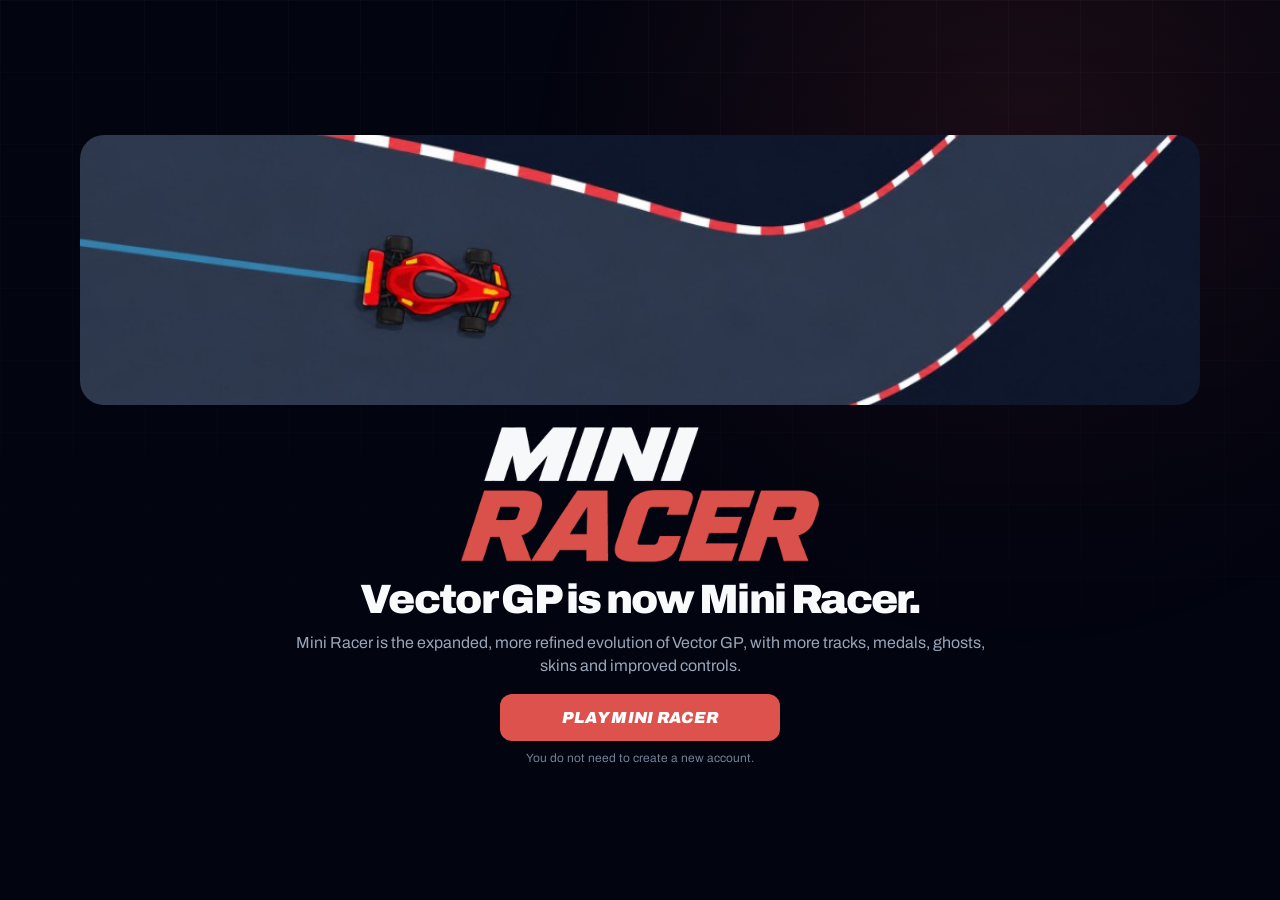
==== commit a3bb0f53: "Add files via upload Signed-off-by: Bogdan Popa <67425099+shimrut@users.noreply.github.com>" ====
--- a/index.html
+++ b/index.html
@@ -62,17 +62,21 @@
   min-height: 100svh;
   display: grid;
   place-items: center;
-  padding: clamp(24px, 5vw, 72px);
+  padding: clamp(12px, 2.2vw, 24px);
 }
 
 .card {
-  width: min(1180px, 100%);
+  width: min(1120px, 100%);
+  max-height: calc(100svh - clamp(24px, 4.4vw, 48px));
+  display: flex;
+  flex-direction: column;
+  justify-content: center;
 }
 
 .cover {
   display: block;
   width: 100%;
-  aspect-ratio: 3 / 1;
+  height: min(30svh, 280px);
   object-fit: cover;
   object-position: center;
   border-radius: clamp(14px, 2vw, 24px);
@@ -100,7 +104,7 @@
 }
 
 .content {
-  padding: clamp(24px, 4vw, 52px) clamp(16px, 4vw, 48px) clamp(24px, 4vw, 48px);
+  padding: clamp(18px, 2.4svh, 26px) clamp(12px, 2vw, 20px) 0;
 }
 
 .rename {
@@ -117,49 +121,50 @@
 
 .mini-logo {
   display: block;
-  width: min(100%, 430px);
+  width: min(100%, clamp(240px, 28vw, 360px));
+  max-height: 16svh;
   height: auto;
 }
 
 
 .copy {
   max-width: 760px;
-  margin: clamp(34px, 5vw, 58px) auto 0;
+  margin: clamp(12px, 1.8svh, 18px) auto 0;
   text-align: center;
 }
 
 h1 {
   margin: 0;
-  font-size: clamp(30px, 4.2vw, 54px);
-  line-height: 1.02;
+  font-size: clamp(24px, 3.2vw, 44px);
+  line-height: 1.04;
   letter-spacing: -.04em;
   font-weight: 900;
 }
 
 .copy p {
-  margin: 18px auto 0;
-  max-width: 660px;
+  margin: 10px auto 0;
+  max-width: 700px;
   color: var(--muted);
-  font-size: clamp(16px, 1.8vw, 20px);
-  line-height: 1.55;
+  font-size: clamp(15px, 1.25vw, 18px);
+  line-height: 1.42;
 }
 
 .actions {
   display: flex;
   justify-content: center;
-  margin-top: 30px;
+  margin-top: clamp(14px, 1.8svh, 18px);
 }
 
 .cta {
   display: inline-flex;
   align-items: center;
   justify-content: center;
-  min-width: min(100%, 320px);
-  padding: 18px 30px;
+  min-width: min(100%, 280px);
+  padding: 15px 24px;
   border-radius: 12px;
   background: var(--red);
   color: white;
-  font-size: 18px;
+  font-size: 16px;
   font-weight: 900;
   font-style: italic;
   letter-spacing: .02em;
@@ -172,74 +177,99 @@
 .cta:focus-visible { outline: 3px solid white; outline-offset: 4px; }
 
 .footer-note {
-  margin-top: 18px;
+  margin-top: 10px;
   color: #738096;
-  font-size: 13px;
+  font-size: 12px;
   text-align: center;
 }
 
 @media (max-width: 820px) {
+  .page {
+    place-items: start;
+    padding: 12px;
+  }
+  .card {
+    max-height: calc(100svh - 24px);
+  }
   .cover {
-    aspect-ratio: 2.45 / 1;
+    height: min(26svh, 220px);
     object-position: 42% center;
     border-radius: 16px;
   }
-  .page {
-    place-items: start;
-    padding: 16px;
-  }
   .content {
-    padding: 26px 20px 24px;
-  }
-  .copy { margin-top: 28px; }
+    padding: 16px 10px 0;
+  }
+  .mini-logo {
+    width: min(100%, 300px);
+    max-height: 14svh;
+  }
+  .copy {
+    margin-top: 12px;
+  }
+  h1 {
+    font-size: clamp(22px, 4.4vw, 34px);
+  }
+  .copy p {
+    font-size: 15px;
+  }
 }
 
 @media (max-width: 480px) {
   .page {
-    padding: 12px;
+    padding: 10px;
+  }
+  .card {
+    max-height: calc(100svh - 20px);
+  }
+  .cover {
+    height: min(23svh, 170px);
+    border-radius: 14px;
   }
   .content {
-    padding: 20px 16px 22px;
-  }
-  .rename {
-    gap: 12px;
-  }
-  .brand {
-    padding: 12px 8px;
-    min-height: 108px;
+    padding: 14px 6px 0;
   }
   .mini-logo {
-    width: min(100%, 250px);
+    width: min(100%, 220px);
+    max-height: 12svh;
   }
   .copy {
-    margin-top: 22px;
+    margin-top: 10px;
   }
   h1 {
-    font-size: clamp(28px, 8vw, 40px);
+    font-size: clamp(22px, 7vw, 30px);
   }
   .copy p {
+    margin-top: 8px;
+    font-size: 14px;
+    line-height: 1.38;
+  }
+  .actions {
     margin-top: 14px;
-    font-size: 15px;
-    line-height: 1.5;
-  }
-  .actions {
-    margin-top: 20px;
   }
   .cta {
     width: 100%;
     min-width: 0;
-    padding: 16px 22px;
-    font-size: 17px;
+    padding: 14px 18px;
+    font-size: 16px;
   }
   .footer-note {
-    margin-top: 14px;
-    font-size: 12px;
+    margin-top: 8px;
+    font-size: 11px;
   }
 }
 
 @media (max-width: 360px) {
+  .cover {
+    height: min(21svh, 150px);
+  }
   .mini-logo {
-    width: min(100%, 220px);
+    width: min(100%, 200px);
+  }
+  h1 {
+    font-size: 20px;
+  }
+  .copy p {
+    font-size: 13px;
   }
 }
 
@@ -247,6 +277,7 @@
   .cta { transition: none; }
 }
 </style>
+<script defer src="https://cloud.umami.is/script.js" data-website-id="d61b5069-df2c-4e9b-a7d2-125c7fb7c760"></script>
 </head>
 <body>
 <main class="page">
@@ -264,7 +295,7 @@
 <h1 id="rename-title">Vector GP is now Mini Racer.</h1>
 <p>Mini Racer is the expanded, more refined evolution of Vector GP, with more tracks, medals, ghosts, skins and improved controls.</p>
 <div class="actions">
-<a class="cta" href="https://reddit.com/r/MiniRacerGame">Play Mini Racer</a>
+<a class="cta" href="https://reddit.com/r/MiniRacerGame" data-umami-event="play-mini-racer-cta">Play Mini Racer</a>
 </div>
 <div class="footer-note">You do not need to create a new account.</div>
 </div>
@@ -272,4 +303,4 @@
 </section>
 </main>
 </body>
-</html>
+</html>
